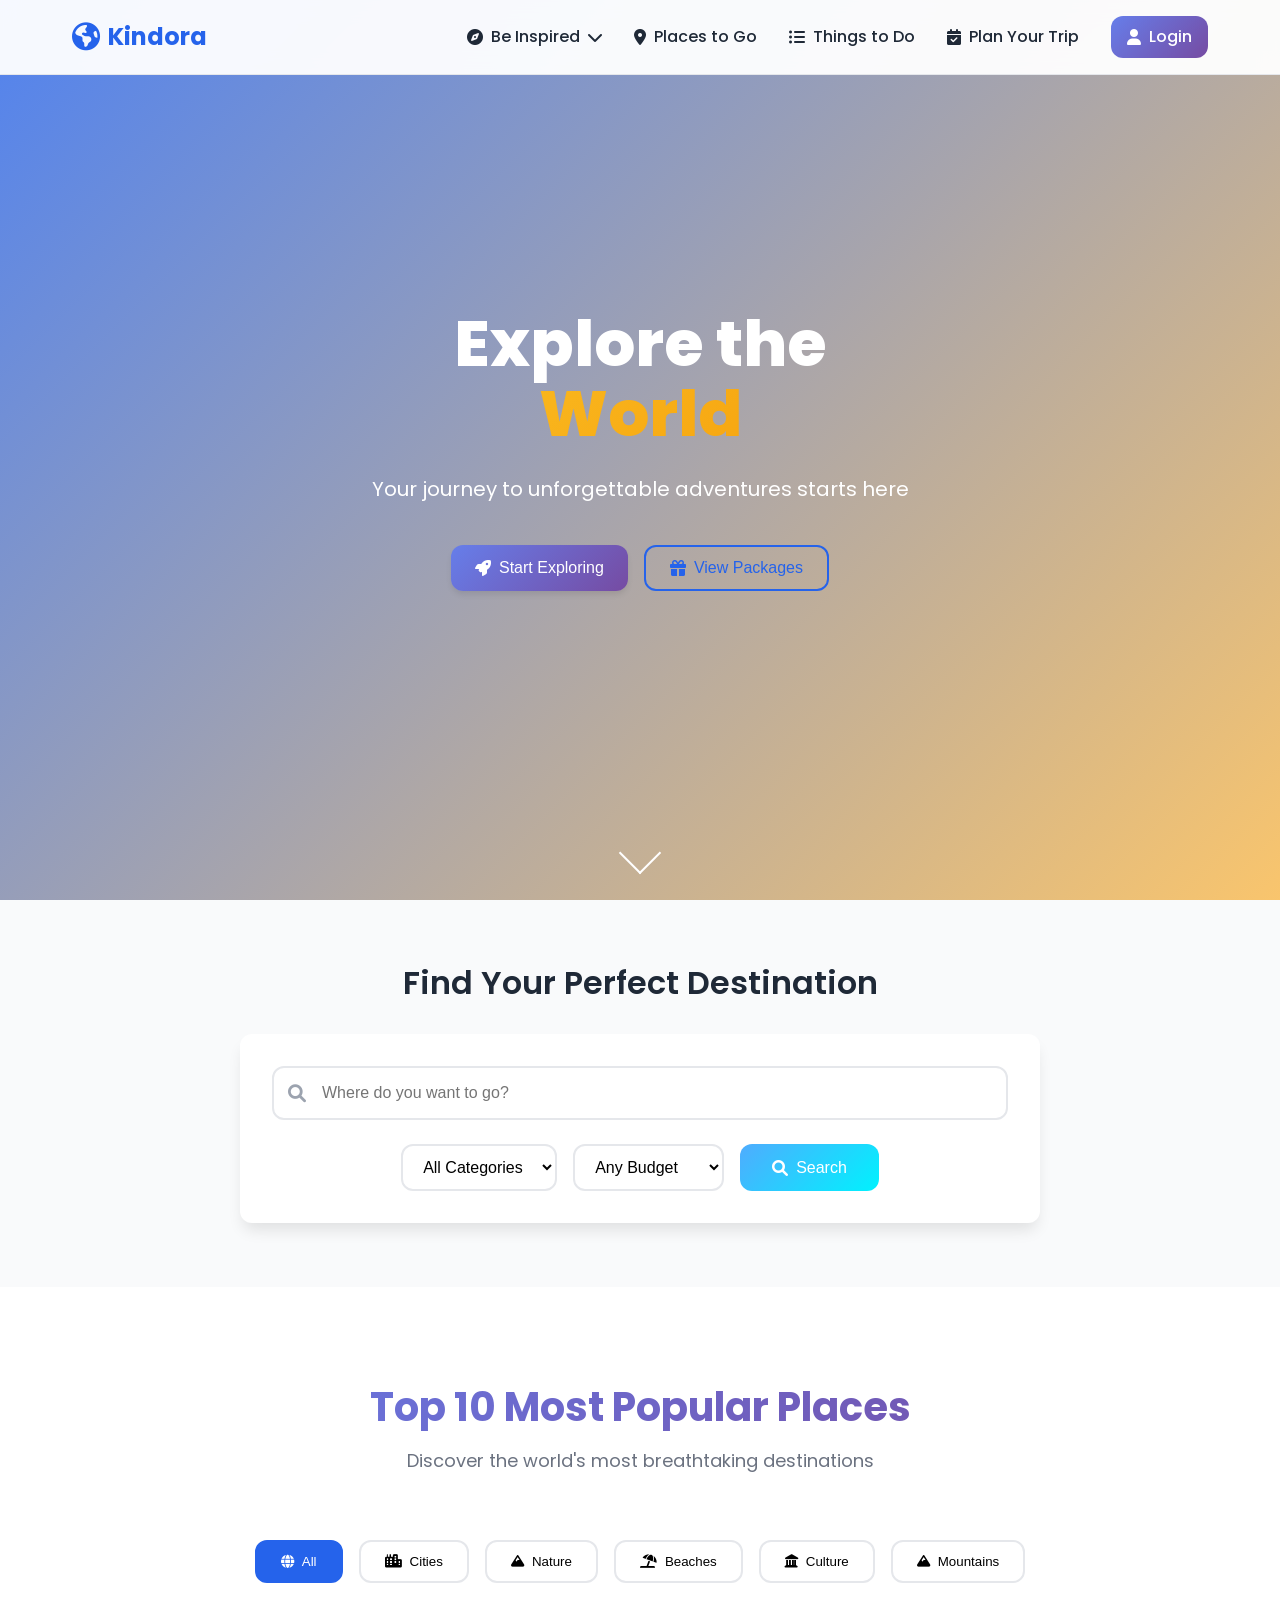
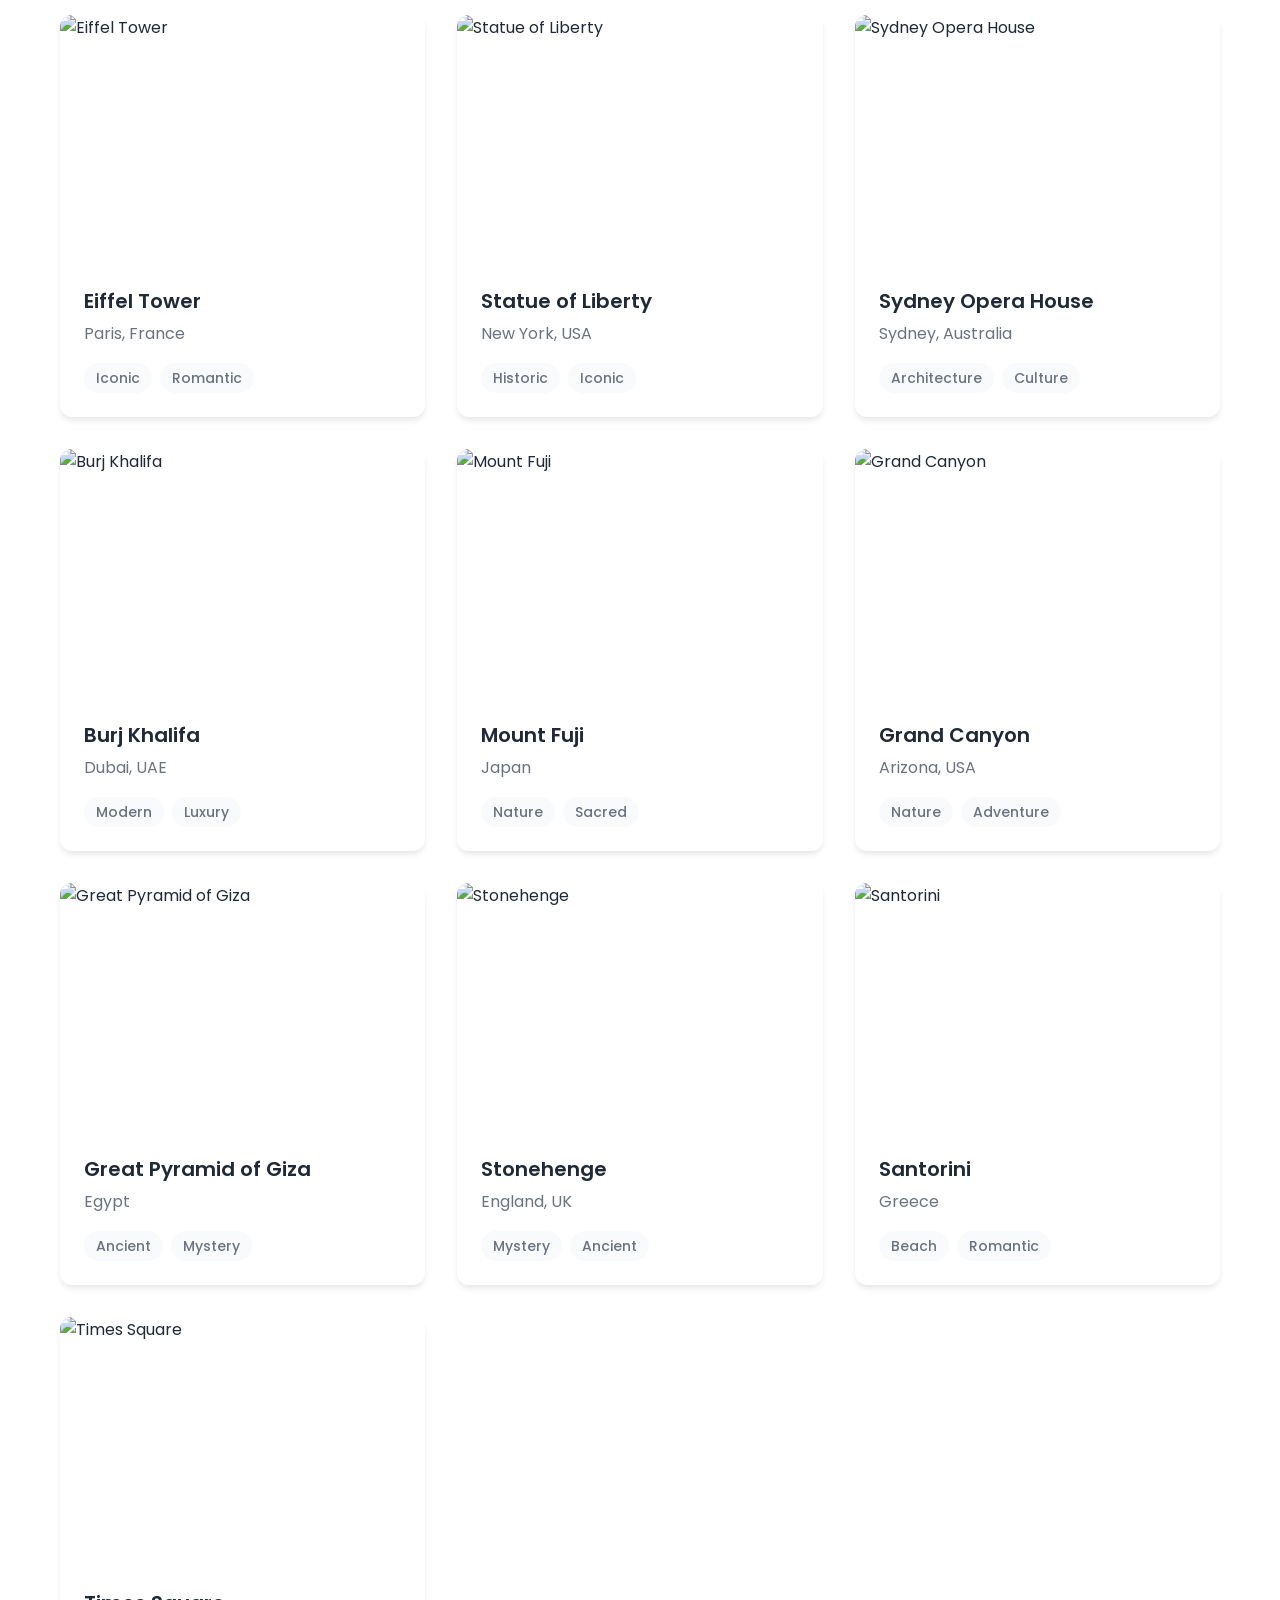
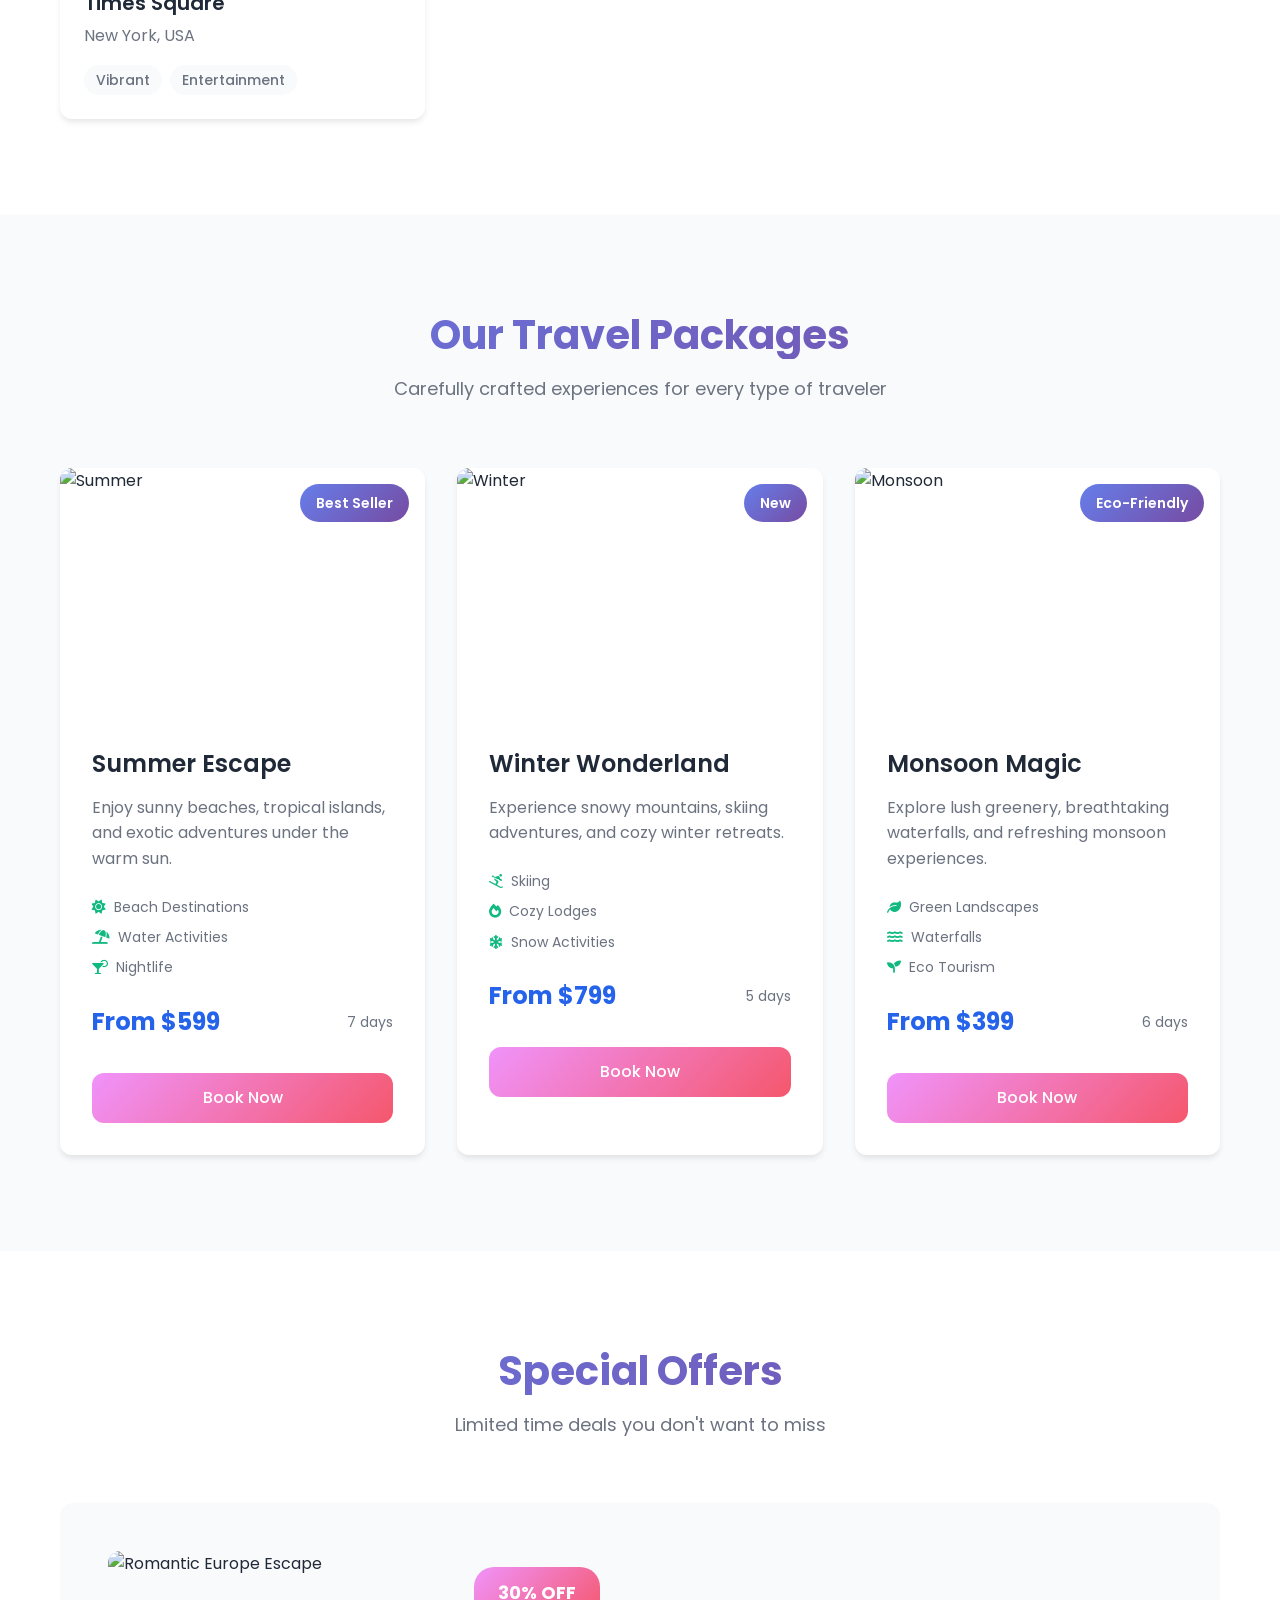
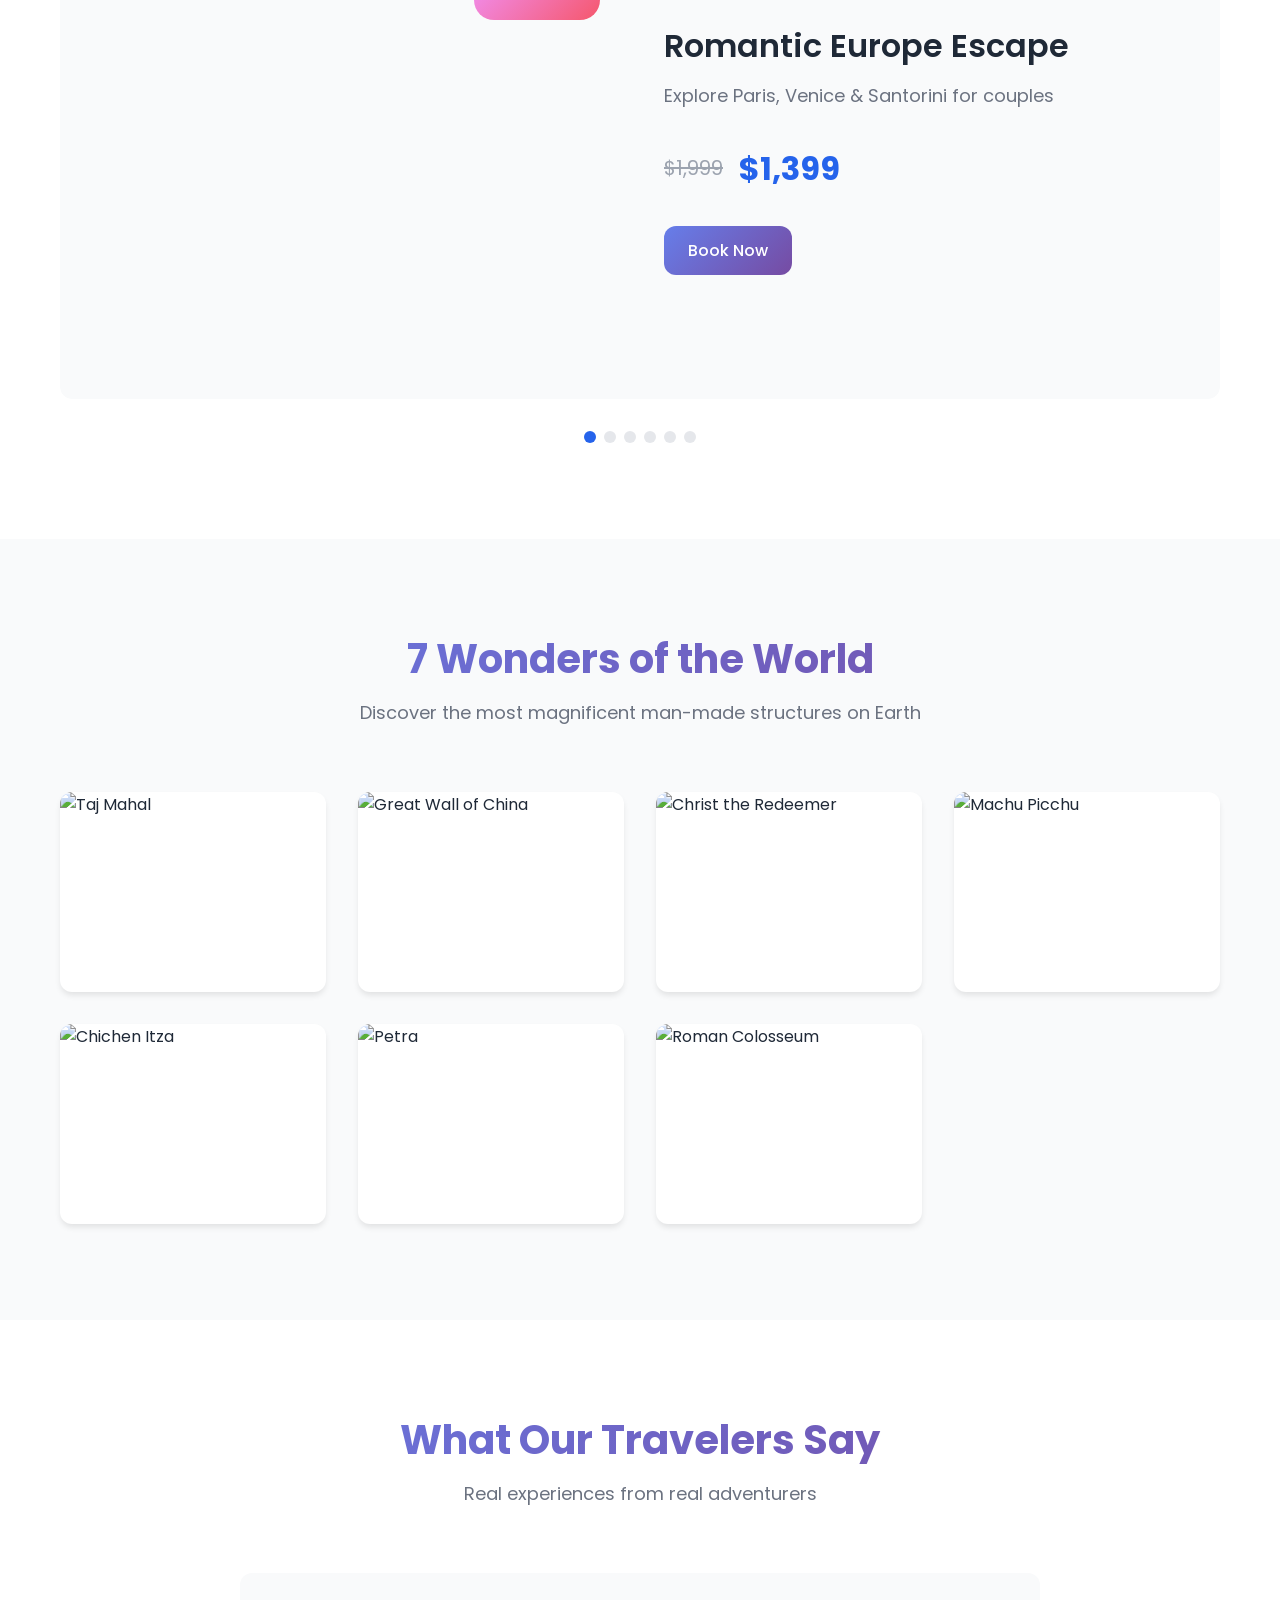
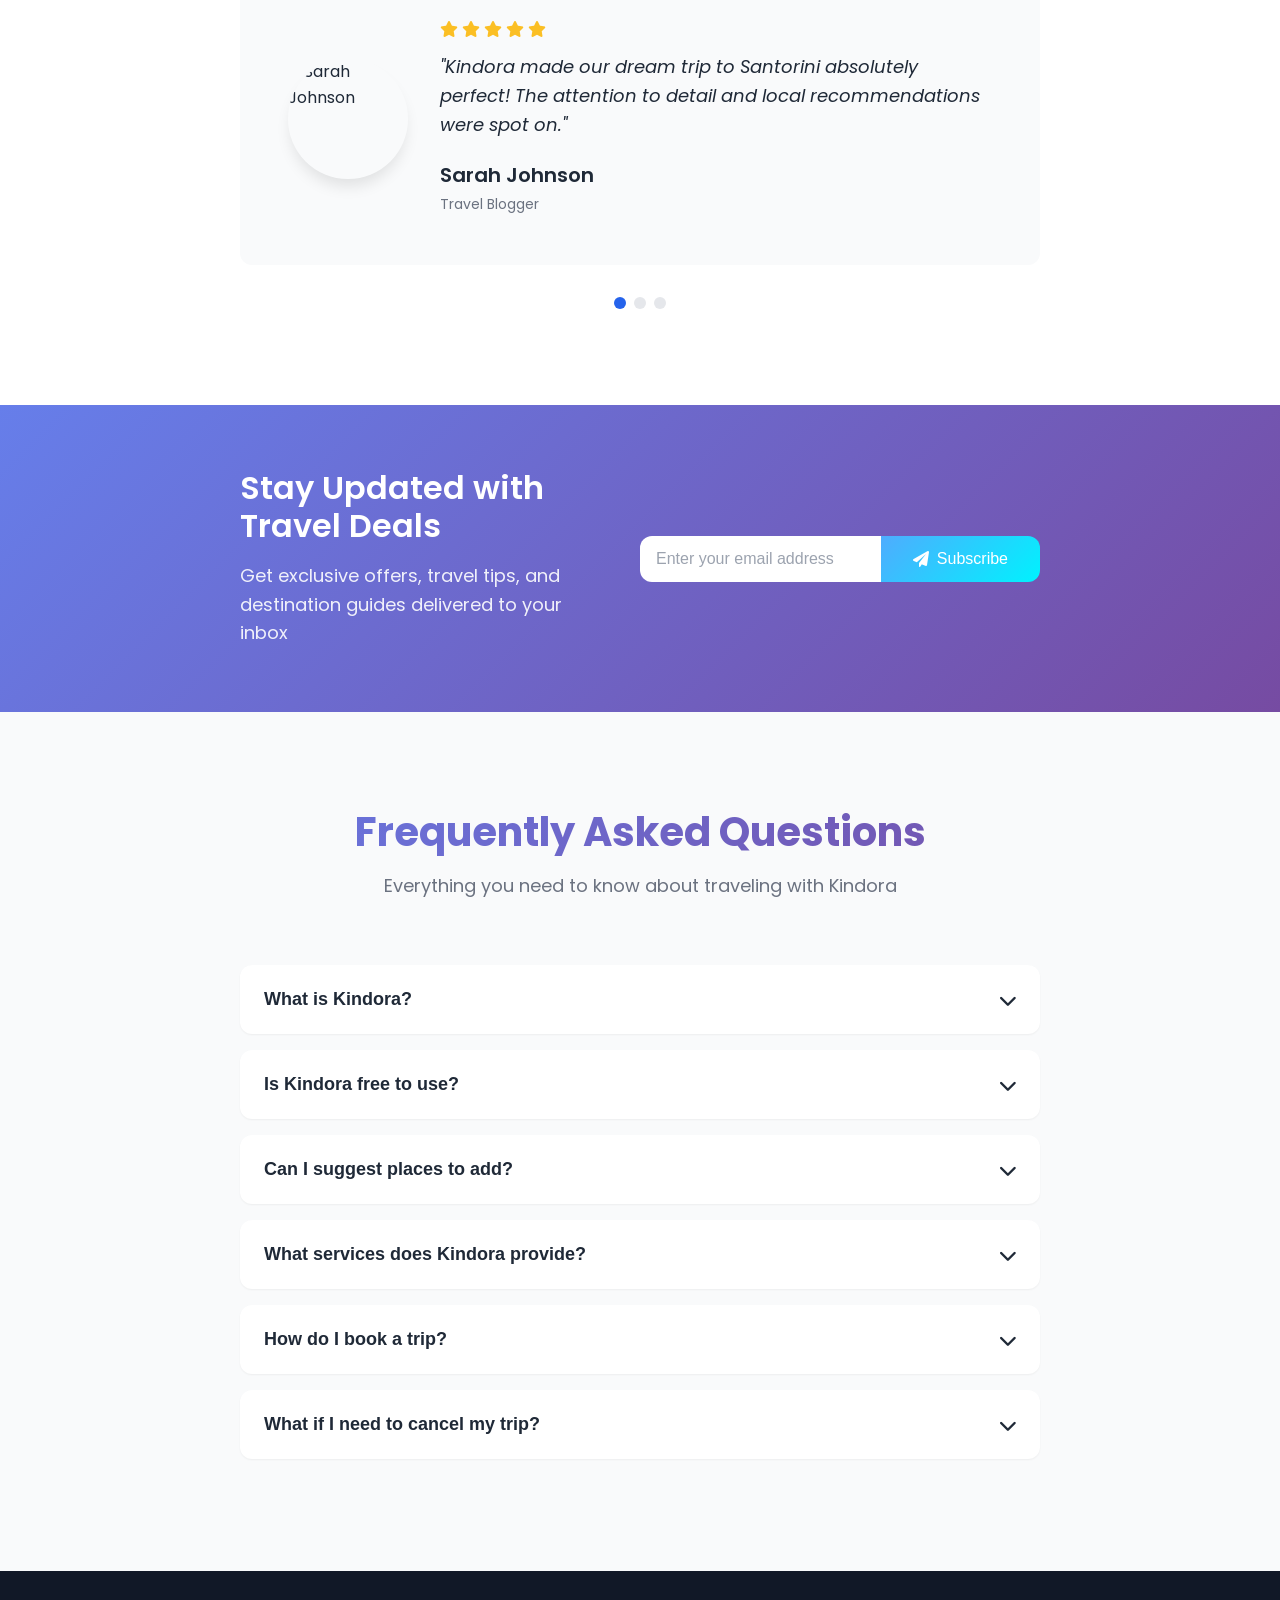
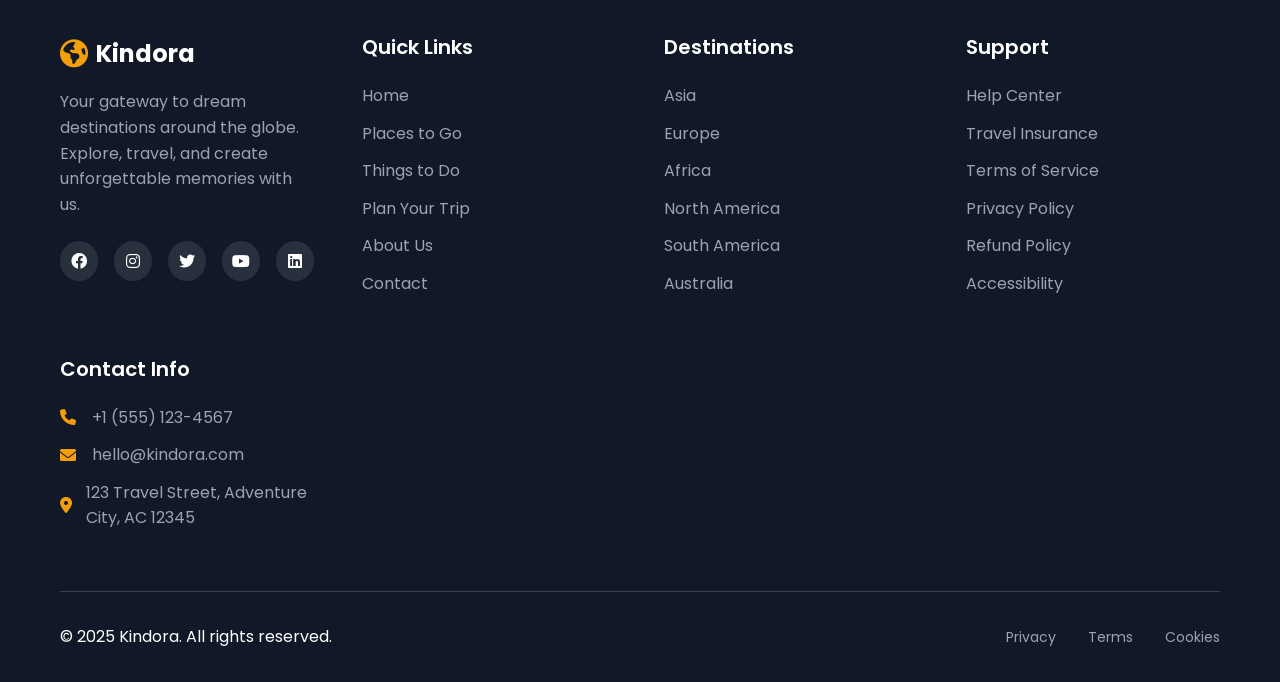
==== index.html @ 0989ced6 "feat: Add initial Kindora website structure and styling This commit introduces the basic HTML struct" ====
<!DOCTYPE html>
<html lang="en">
<head>
    <meta name="viewport" content="width=device-width, initial-scale=1.0" />
    <meta charset="UTF-8" />
    <link rel="icon" type="image/png" href="kindora-logo.ico" />
    <title>Kindora - Explore the World</title>
    <link href="styles.css" rel="stylesheet" />
    <link href="https://cdnjs.cloudflare.com/ajax/libs/font-awesome/6.0.0/css/all.min.css" rel="stylesheet">
    <link href="https://fonts.googleapis.com/css2?family=Poppins:wght@300;400;500;600;700;800&display=swap" rel="stylesheet">
</head>
<body>
    <!-- Background Video -->
    <video autoplay muted loop id="bg-video">
        <source src="bgvideo.mp4" type="video/mp4" />
    </video>

    <!-- Navigation -->
    <nav class="navbar" id="navbar">
        <div class="nav-container">
            <a href="index.html" class="nav-logo">
                <i class="fas fa-globe-americas"></i>
                <span>Kindora</span>
            </a>

            <div class="nav-menu" id="nav-menu">
                <div class="nav-item dropdown">
                    <a href="#" class="nav-link" id="inspireBtn">
                        <i class="fas fa-compass"></i>
                        Be Inspired
                        <i class="fas fa-chevron-down"></i>
                    </a>
                    <div class="dropdown-content" id="inspireDropdown">
                        <div class="dropdown-grid">
                            <a href="asia.html" class="dropdown-item">
                                <img src="web images/banner/asia.jpg" alt="Asia" />
                                <span>Asia</span>
                            </a>
                            <a href="europe.html" class="dropdown-item">
                                <img src="web images/banner/europe.jpeg" alt="Europe" />
                                <span>Europe</span>
                            </a>
                            <a href="africa.html" class="dropdown-item">
                                <img src="web images/banner/africa.jpg" alt="Africa" />
                                <span>Africa</span>
                            </a>
                            <a href="north_america.html" class="dropdown-item">
                                <img src="web images/banner/north america.jpg" alt="North America" />
                                <span>North America</span>
                            </a>
                            <a href="south_america.html" class="dropdown-item">
                                <img src="7wonders/7_wonders/Machu Picchu.jpeg" alt="South America" />
                                <span>South America</span>
                            </a>
                            <a href="australia.html" class="dropdown-item">
                                <img src="web images/banner/australia.jpg" alt="Australia" />
                                <span>Australia</span>
                            </a>
                            <a href="antarctica.html" class="dropdown-item">
                                <img src="web images/banner/antarctica.jpeg" alt="Antarctica" />
                                <span>Antarctica</span>
                            </a>
                        </div>
                    </div>
                </div>
                <a href="explore.html" class="nav-link">
                    <i class="fas fa-map-marker-alt"></i>
                    Places to Go
                </a>
                <a href="things_to_do.html" class="nav-link">
                    <i class="fas fa-list-ul"></i>
                    Things to Do
                </a>
                <a href="booking.php" class="nav-link">
                    <i class="fas fa-calendar-check"></i>
                    Plan Your Trip
                </a>
                <a href="login.php" class="nav-link cta-nav">
                    <i class="fas fa-user"></i>
                    Login
                </a>
            </div>

            <div class="hamburger" id="hamburger">
                <span class="bar"></span>
                <span class="bar"></span>
                <span class="bar"></span>
            </div>
        </div>
    </nav>

    <!-- Hero Section -->
    <section class="hero">
        <div class="hero-overlay"></div>
        <div class="hero-content">
            <h1 class="hero-title">
                <span class="title-line">Explore the</span>
                <span class="title-line highlight">World</span>
            </h1>
            <p class="hero-subtitle">Your journey to unforgettable adventures starts here</p>
            <div class="hero-buttons">
                <button class="btn btn-primary" onclick="scrollToSection('popular')">
                    <i class="fas fa-rocket"></i>
                    Start Exploring
                </button>
                <button class="btn btn-secondary" onclick="scrollToSection('packages')">
                    <i class="fas fa-gift"></i>
                    View Packages
                </button>
            </div>
        </div>
        <div class="scroll-indicator">
            <div class="scroll-arrow"></div>
        </div>
    </section>

    <!-- Search Bar -->
    <section class="search-section">
        <div class="container">
            <div class="search-container">
                <h2>Find Your Perfect Destination</h2>
                <div class="search-form">
                    <div class="search-input-group">
                        <i class="fas fa-search"></i>
                        <input type="text" id="destinationSearch" placeholder="Where do you want to go?" />
                    </div>
                    <div class="search-filters">
                        <select id="categoryFilter">
                            <option value="">All Categories</option>
                            <option value="beach">Beach</option>
                            <option value="mountain">Mountain</option>
                            <option value="city">City</option>
                            <option value="nature">Nature</option>
                            <option value="culture">Culture</option>
                        </select>
                        <select id="budgetFilter">
                            <option value="">Any Budget</option>
                            <option value="low">$0 - $500</option>
                            <option value="medium">$500 - $2000</option>
                            <option value="high">$2000+</option>
                        </select>
                        <button class="btn btn-search">
                            <i class="fas fa-search"></i>
                            Search
                        </button>
                    </div>
                </div>
            </div>
        </div>
    </section>

    <!-- Popular Places Section -->
    <section id="popular" class="popular-section">
        <div class="container">
            <div class="section-header">
                <h2 class="section-title">Top 10 Most Popular Places</h2>
                <p class="section-subtitle">Discover the world's most breathtaking destinations</p>
            </div>
            <div class="places-grid" id="placesGrid">
                <div class="place-card" data-category="city" data-budget="medium">
                    <a href="places/Eiffel_Tower.html">
                        <div class="card-image">
                            <img src="places/Eiffel Tower.jpg" alt="Eiffel Tower" />
                            <div class="card-overlay">
                                <div class="card-rating">
                                    <i class="fas fa-star"></i>
                                    <span>4.8</span>
                                </div>
                                <div class="card-price">From $299</div>
                            </div>
                        </div>
                        <div class="card-content">
                            <h3>Eiffel Tower</h3>
                            <p>Paris, France</p>
                            <div class="card-tags">
                                <span class="tag">Iconic</span>
                                <span class="tag">Romantic</span>
                            </div>
                        </div>
                    </a>
                </div>

                <div class="place-card" data-category="city" data-budget="medium">
                    <a href="places/Statue_of_Liberty.html">
                        <div class="card-image">
                            <img src="places/Statue of Liberty.jpeg" alt="Statue of Liberty" />
                            <div class="card-overlay">
                                <div class="card-rating">
                                    <i class="fas fa-star"></i>
                                    <span>4.7</span>
                                </div>
                                <div class="card-price">From $199</div>
                            </div>
                        </div>
                        <div class="card-content">
                            <h3>Statue of Liberty</h3>
                            <p>New York, USA</p>
                            <div class="card-tags">
                                <span class="tag">Historic</span>
                                <span class="tag">Iconic</span>
                            </div>
                        </div>
                    </a>
                </div>

                <div class="place-card" data-category="city" data-budget="high">
                    <a href="places/Sydney_Opera_House.html">
                        <div class="card-image">
                            <img src="places/Sydney_Opera_House.jpeg" alt="Sydney Opera House" />
                            <div class="card-overlay">
                                <div class="card-rating">
                                    <i class="fas fa-star"></i>
                                    <span>4.9</span>
                                </div>
                                <div class="card-price">From $599</div>
                            </div>
                        </div>
                        <div class="card-content">
                            <h3>Sydney Opera House</h3>
                            <p>Sydney, Australia</p>
                            <div class="card-tags">
                                <span class="tag">Architecture</span>
                                <span class="tag">Culture</span>
                            </div>
                        </div>
                    </a>
                </div>

                <div class="place-card" data-category="city" data-budget="high">
                    <a href="places/Burj_Khalifa.html">
                        <div class="card-image">
                            <img src="places/Burj_Khalifa.jpg" alt="Burj Khalifa" />
                            <div class="card-overlay">
                                <div class="card-rating">
                                    <i class="fas fa-star"></i>
                                    <span>4.6</span>
                                </div>
                                <div class="card-price">From $399</div>
                            </div>
                        </div>
                        <div class="card-content">
                            <h3>Burj Khalifa</h3>
                            <p>Dubai, UAE</p>
                            <div class="card-tags">
                                <span class="tag">Modern</span>
                                <span class="tag">Luxury</span>
                            </div>
                        </div>
                    </a>
                </div>

                <div class="place-card" data-category="mountain" data-budget="medium">
                    <a href="places/Mount_Fuji.html">
                        <div class="card-image">
                            <img src="places/Mount Fuji.jpg" alt="Mount Fuji" />
                            <div class="card-overlay">
                                <div class="card-rating">
                                    <i class="fas fa-star"></i>
                                    <span>4.8</span>
                                </div>
                                <div class="card-price">From $199</div>
                            </div>
                        </div>
                        <div class="card-content">
                            <h3>Mount Fuji</h3>
                            <p>Japan</p>
                            <div class="card-tags">
                                <span class="tag">Nature</span>
                                <span class="tag">Sacred</span>
                            </div>
                        </div>
                    </a>
                </div>

                <div class="place-card" data-category="nature" data-budget="low">
                    <a href="places/Grand_Canyon.html">
                        <div class="card-image">
                            <img src="places/Grand Canyon.jpeg" alt="Grand Canyon" />
                            <div class="card-overlay">
                                <div class="card-rating">
                                    <i class="fas fa-star"></i>
                                    <span>4.9</span>
                                </div>
                                <div class="card-price">From $99</div>
                            </div>
                        </div>
                        <div class="card-content">
                            <h3>Grand Canyon</h3>
                            <p>Arizona, USA</p>
                            <div class="card-tags">
                                <span class="tag">Nature</span>
                                <span class="tag">Adventure</span>
                            </div>
                        </div>
                    </a>
                </div>

                <div class="place-card" data-category="culture" data-budget="low">
                    <a href="places/Great_Pyramid_of_Giza.html">
                        <div class="card-image">
                            <img src="places/Great Pyramid of Giza.jpg" alt="Great Pyramid of Giza" />
                            <div class="card-overlay">
                                <div class="card-rating">
                                    <i class="fas fa-star"></i>
                                    <span>4.7</span>
                                </div>
                                <div class="card-price">From $149</div>
                            </div>
                        </div>
                        <div class="card-content">
                            <h3>Great Pyramid of Giza</h3>
                            <p>Egypt</p>
                            <div class="card-tags">
                                <span class="tag">Ancient</span>
                                <span class="tag">Mystery</span>
                            </div>
                        </div>
                    </a>
                </div>

                <div class="place-card" data-category="culture" data-budget="medium">
                    <a href="places/Stonehenge.html">
                        <div class="card-image">
                            <img src="places/Stonehenge.jpg" alt="Stonehenge" />
                            <div class="card-overlay">
                                <div class="card-rating">
                                    <i class="fas fa-star"></i>
                                    <span>4.5</span>
                                </div>
                                <div class="card-price">From $199</div>
                            </div>
                        </div>
                        <div class="card-content">
                            <h3>Stonehenge</h3>
                            <p>England, UK</p>
                            <div class="card-tags">
                                <span class="tag">Mystery</span>
                                <span class="tag">Ancient</span>
                            </div>
                        </div>
                    </a>
                </div>

                <div class="place-card" data-category="beach" data-budget="medium">
                    <a href="places/Santorini.html">
                        <div class="card-image">
                            <img src="places/Santorini.png" alt="Santorini" />
                            <div class="card-overlay">
                                <div class="card-rating">
                                    <i class="fas fa-star"></i>
                                    <span>4.9</span>
                                </div>
                                <div class="card-price">From $399</div>
                            </div>
                        </div>
                        <div class="card-content">
                            <h3>Santorini</h3>
                            <p>Greece</p>
                            <div class="card-tags">
                                <span class="tag">Beach</span>
                                <span class="tag">Romantic</span>
                            </div>
                        </div>
                    </a>
                </div>

                <div class="place-card" data-category="city" data-budget="high">
                    <a href="places/Times_Square.html">
                        <div class="card-image">
                            <img src="places/Times Square.jpg" alt="Times Square" />
                            <div class="card-overlay">
                                <div class="card-rating">
                                    <i class="fas fa-star"></i>
                                    <span>4.6</span>
                                </div>
                                <div class="card-price">From $299</div>
                            </div>
                        </div>
                        <div class="card-content">
                            <h3>Times Square</h3>
                            <p>New York, USA</p>
                            <div class="card-tags">
                                <span class="tag">Vibrant</span>
                                <span class="tag">Entertainment</span>
                            </div>
                        </div>
                    </a>
                </div>
            </div>
        </div>
    </section>

    <!-- Packages Section -->
    <section id="packages" class="packages-section">
        <div class="container">
            <div class="section-header">
                <h2 class="section-title">Our Travel Packages</h2>
                <p class="section-subtitle">Carefully crafted experiences for every type of traveler</p>
            </div>
            <div class="packages-grid">
                <div class="package-card">
                    <div class="package-image">
                        <img src="our_packages/summer.avif" alt="Summer" />
                        <div class="package-badge">Best Seller</div>
                    </div>
                    <div class="package-content">
                        <h3>Summer Escape</h3>
                        <p>Enjoy sunny beaches, tropical islands, and exotic adventures under the warm sun.</p>
                        <div class="package-features">
                            <span><i class="fas fa-sun"></i> Beach Destinations</span>
                            <span><i class="fas fa-umbrella-beach"></i> Water Activities</span>
                            <span><i class="fas fa-cocktail"></i> Nightlife</span>
                        </div>
                        <div class="package-price">
                            <span class="price">From $599</span>
                            <span class="duration">7 days</span>
                        </div>
                        <a href="summer.html" class="btn btn-package">Book Now</a>
                    </div>
                </div>

                <div class="package-card">
                    <div class="package-image">
                        <img src="our_packages/winter.avif" alt="Winter" />
                        <div class="package-badge">New</div>
                    </div>
                    <div class="package-content">
                        <h3>Winter Wonderland</h3>
                        <p>Experience snowy mountains, skiing adventures, and cozy winter retreats.</p>
                        <div class="package-features">
                            <span><i class="fas fa-skiing"></i> Skiing</span>
                            <span><i class="fas fa-fire"></i> Cozy Lodges</span>
                            <span><i class="fas fa-snowflake"></i> Snow Activities</span>
                        </div>
                        <div class="package-price">
                            <span class="price">From $799</span>
                            <span class="duration">5 days</span>
                        </div>
                        <a href="winter.html" class="btn btn-package">Book Now</a>
                    </div>
                </div>

                <div class="package-card">
                    <div class="package-image">
                        <img src="our_packages/monsoon.avif" alt="Monsoon" />
                        <div class="package-badge">Eco-Friendly</div>
                    </div>
                    <div class="package-content">
                        <h3>Monsoon Magic</h3>
                        <p>Explore lush greenery, breathtaking waterfalls, and refreshing monsoon experiences.</p>
                        <div class="package-features">
                            <span><i class="fas fa-leaf"></i> Green Landscapes</span>
                            <span><i class="fas fa-water"></i> Waterfalls</span>
                            <span><i class="fas fa-seedling"></i> Eco Tourism</span>
                        </div>
                        <div class="package-price">
                            <span class="price">From $399</span>
                            <span class="duration">6 days</span>
                        </div>
                        <a href="mosoon.html" class="btn btn-package">Book Now</a>
                    </div>
                </div>
            </div>
        </div>
    </section>

    <!-- Featured Deals Carousel -->
    <section class="deals-section">
        <div class="container">
            <div class="section-header">
                <h2 class="section-title">Special Offers</h2>
                <p class="section-subtitle">Limited time deals you don't want to miss</p>
            </div>
            <div class="deals-carousel">
                <div class="deal-slide active">
                    <div class="deal-content">
                        <div class="deal-image">
                            <img src="images/europe_romantic.avif" alt="Romantic Europe Escape" />
                            <div class="deal-discount">30% OFF</div>
                        </div>
                        <div class="deal-info">
                            <h3>Romantic Europe Escape</h3>
                            <p>Explore Paris, Venice & Santorini for couples</p>
                            <div class="deal-price">
                                <span class="original-price">$1,999</span>
                                <span class="sale-price">$1,399</span>
                            </div>
                            <a href="packages/europe_escape.html" class="btn btn-deal">Book Now</a>
                        </div>
                    </div>
                </div>

                <div class="deal-slide">
                    <div class="deal-content">
                        <div class="deal-image">
                            <img src="images/asia_adventure.webp" alt="Asian Adventure Trail" />
                            <div class="deal-discount">25% OFF</div>
                        </div>
                        <div class="deal-info">
                            <h3>Asian Adventure Trail</h3>
                            <p>Thailand, Japan & Bali – culture, food & adventure</p>
                            <div class="deal-price">
                                <span class="original-price">$1,599</span>
                                <span class="sale-price">$1,199</span>
                            </div>
                            <a href="packages/asia_adventure.html" class="btn btn-deal">Book Now</a>
                        </div>
                    </div>
                </div>

                <div class="deal-slide">
                    <div class="deal-content">
                        <div class="deal-image">
                            <img src="images/africa_safari.webp" alt="African Safari" />
                            <div class="deal-discount">20% OFF</div>
                        </div>
                        <div class="deal-info">
                            <h3>African Safari Adventure</h3>
                            <p>Safari in Kenya & South Africa – wildlife & nature</p>
                            <div class="deal-price">
                                <span class="original-price">$2,299</span>
                                <span class="sale-price">$1,839</span>
                            </div>
                            <a href="packages/africa_safari.html" class="btn btn-deal">Book Now</a>
                        </div>
                    </div>
                </div>

                <div class="deal-slide">
                    <div class="deal-content">
                        <div class="deal-image">
                            <img src="images/usa_roadtrip.webp" alt="USA Road Trip" />
                            <div class="deal-discount">35% OFF</div>
                        </div>
                        <div class="deal-info">
                            <h3>USA Road Trip</h3>
                            <p>East to West coast – New York, Grand Canyon, LA</p>
                            <div class="deal-price">
                                <span class="original-price">$1,799</span>
                                <span class="sale-price">$1,169</span>
                            </div>
                            <a href="packages/usa_roadtrip.html" class="btn btn-deal">Book Now</a>
                        </div>
                    </div>
                </div>

                <div class="deal-slide">
                    <div class="deal-content">
                        <div class="deal-image">
                            <img src="images/maldives_luxury.webp" alt="Luxury Maldives Retreat" />
                            <div class="deal-discount">40% OFF</div>
                        </div>
                        <div class="deal-info">
                            <h3>Luxury Maldives Retreat</h3>
                            <p>Private beaches, water villas & spa experience</p>
                            <div class="deal-price">
                                <span class="original-price">$3,999</span>
                                <span class="sale-price">$2,399</span>
                            </div>
                            <a href="packages/maldives_retreat.html" class="btn btn-deal">Book Now</a>
                        </div>
                    </div>
                </div>

                <div class="deal-slide">
                    <div class="deal-content">
                        <div class="deal-image">
                            <img src="images/egypt_mystical.avif" alt="Mystical Egypt Journey" />
                            <div class="deal-discount">30% OFF</div>
                        </div>
                        <div class="deal-info">
                            <h3>Mystical Egypt Journey</h3>
                            <p>Pyramids, Nile Cruise & Ancient temples</p>
                            <div class="deal-price">
                                <span class="original-price">$1,499</span>
                                <span class="sale-price">$1,049</span>
                            </div>
                            <a href="packages/egypt_journey.html" class="btn btn-deal">Book Now</a>
                        </div>
                    </div>
                </div>
            </div>
            <div class="carousel-dots">
                <span class="dot active" onclick="currentSlide(1)"></span>
                <span class="dot" onclick="currentSlide(2)"></span>
                <span class="dot" onclick="currentSlide(3)"></span>
                <span class="dot" onclick="currentSlide(4)"></span>
                <span class="dot" onclick="currentSlide(5)"></span>
                <span class="dot" onclick="currentSlide(6)"></span>
            </div>
        </div>
    </section>

    <!-- 7 Wonders Section -->
    <section class="wonders-section">
        <div class="container">
            <div class="section-header">
                <h2 class="section-title">7 Wonders of the World</h2>
                <p class="section-subtitle">Discover the most magnificent man-made structures on Earth</p>
            </div>
            <div class="wonders-grid">
                <div class="wonder-card">
                    <a href="7wonders/Taj_Mahal.html">
                        <div class="wonder-image">
                            <img src="7wonders/7_wonders/Taj-Mahal.jpg" alt="Taj Mahal" />
                            <div class="wonder-overlay">
                                <div class="wonder-info">
                                    <h3>Taj Mahal</h3>
                                    <p>India</p>
                                    <div class="wonder-rating">
                                        <i class="fas fa-star"></i>
                                        <span>4.9</span>
                                    </div>
                                </div>
                            </div>
                        </div>
                    </a>
                </div>

                <div class="wonder-card">
                    <a href="7wonders/Great Wall of China.html">
                        <div class="wonder-image">
                            <img src="7wonders/7_wonders/Great Wall of China.jpg" alt="Great Wall of China" />
                            <div class="wonder-overlay">
                                <div class="wonder-info">
                                    <h3>Great Wall of China</h3>
                                    <p>China</p>
                                    <div class="wonder-rating">
                                        <i class="fas fa-star"></i>
                                        <span>4.8</span>
                                    </div>
                                </div>
                            </div>
                        </div>
                    </a>
                </div>

                <div class="wonder-card">
                    <a href="7wonders/christ the redeemer.html">
                        <div class="wonder-image">
                            <img src="7wonders/7_wonders/Christ the Redeemer.jpeg" alt="Christ the Redeemer" />
                            <div class="wonder-overlay">
                                <div class="wonder-info">
                                    <h3>Christ the Redeemer</h3>
                                    <p>Brazil</p>
                                    <div class="wonder-rating">
                                        <i class="fas fa-star"></i>
                                        <span>4.7</span>
                                    </div>
                                </div>
                            </div>
                        </div>
                    </a>
                </div>

                <div class="wonder-card">
                    <a href="7wonders/Machu Picchu.html">
                        <div class="wonder-image">
                            <img src="7wonders/7_wonders/Machu Picchu.jpeg" alt="Machu Picchu" />
                            <div class="wonder-overlay">
                                <div class="wonder-info">
                                    <h3>Machu Picchu</h3>
                                    <p>Peru</p>
                                    <div class="wonder-rating">
                                        <i class="fas fa-star"></i>
                                        <span>4.9</span>
                                    </div>
                                </div>
                            </div>
                        </div>
                    </a>
                </div>

                <div class="wonder-card">
                    <a href="7wonders/Chichen Itza.html">
                        <div class="wonder-image">
                            <img src="7wonders/7_wonders/Chichen Itza (Mexico).jpg" alt="Chichen Itza" />
                            <div class="wonder-overlay">
                                <div class="wonder-info">
                                    <h3>Chichen Itza</h3>
                                    <p>Mexico</p>
                                    <div class="wonder-rating">
                                        <i class="fas fa-star"></i>
                                        <span>4.6</span>
                                    </div>
                                </div>
                            </div>
                        </div>
                    </a>
                </div>

                <div class="wonder-card">
                    <a href="7wonders/Petra.html">
                        <div class="wonder-image">
                            <img src="7wonders/7_wonders/Petra (Jordan).jpeg" alt="Petra" />
                            <div class="wonder-overlay">
                                <div class="wonder-info">
                                    <h3>Petra</h3>
                                    <p>Jordan</p>
                                    <div class="wonder-rating">
                                        <i class="fas fa-star"></i>
                                        <span>4.8</span>
                                    </div>
                                </div>
                            </div>
                        </div>
                    </a>
                </div>

                <div class="wonder-card">
                    <a href="7wonders/Colosseum.html">
                        <div class="wonder-image">
                            <img src="7wonders/7_wonders/Roman Colosseum (Italy).jpeg" alt="Roman Colosseum" />
                            <div class="wonder-overlay">
                                <div class="wonder-info">
                                    <h3>Roman Colosseum</h3>
                                    <p>Italy</p>
                                    <div class="wonder-rating">
                                        <i class="fas fa-star"></i>
                                        <span>4.7</span>
                                    </div>
                                </div>
                            </div>
                        </div>
                    </a>
                </div>
            </div>
        </div>
    </section>

    <!-- Testimonials Section -->
    <section class="testimonials-section">
        <div class="container">
            <div class="section-header">
                <h2 class="section-title">What Our Travelers Say</h2>
                <p class="section-subtitle">Real experiences from real adventurers</p>
            </div>
            <div class="testimonials-carousel">
                <div class="testimonial-slide active">
                    <div class="testimonial-content">
                        <div class="testimonial-image">
                            <img src="https://images.unsplash.com/photo-1494790108755-2616b612b786?w=150&h=150&fit=crop&crop=face" alt="Sarah Johnson" />
                        </div>
                        <div class="testimonial-text">
                            <div class="stars">
                                <i class="fas fa-star"></i>
                                <i class="fas fa-star"></i>
                                <i class="fas fa-star"></i>
                                <i class="fas fa-star"></i>
                                <i class="fas fa-star"></i>
                            </div>
                            <p>"Kindora made our dream trip to Santorini absolutely perfect! The attention to detail and local recommendations were spot on."</p>
                            <h4>Sarah Johnson</h4>
                            <span>Travel Blogger</span>
                        </div>
                    </div>
                </div>

                <div class="testimonial-slide">
                    <div class="testimonial-content">
                        <div class="testimonial-image">
                            <img src="https://images.unsplash.com/photo-1507003211169-0a1dd7228f2d?w=150&h=150&fit=crop&crop=face" alt="Michael Chen" />
                        </div>
                        <div class="testimonial-text">
                            <div class="stars">
                                <i class="fas fa-star"></i>
                                <i class="fas fa-star"></i>
                                <i class="fas fa-star"></i>
                                <i class="fas fa-star"></i>
                                <i class="fas fa-star"></i>
                            </div>
                            <p>"The African safari package exceeded all expectations. We saw the Big Five and had the most incredible wildlife encounters!"</p>
                            <h4>Michael Chen</h4>
                            <span>Wildlife Photographer</span>
                        </div>
                    </div>
                </div>

                <div class="testimonial-slide">
                    <div class="testimonial-content">
                        <div class="testimonial-image">
                            <img src="https://images.unsplash.com/photo-1438761681033-6461ffad8d80?w=150&h=150&fit=crop&crop=face" alt="Emma Rodriguez" />
                        </div>
                        <div class="testimonial-text">
                            <div class="stars">
                                <i class="fas fa-star"></i>
                                <i class="fas fa-star"></i>
                                <i class="fas fa-star"></i>
                                <i class="fas fa-star"></i>
                                <i class="fas fa-star"></i>
                            </div>
                            <p>"From booking to the actual trip, everything was seamless. The local guides were knowledgeable and friendly."</p>
                            <h4>Emma Rodriguez</h4>
                            <span>Adventure Seeker</span>
                        </div>
                    </div>
                </div>
            </div>
            <div class="testimonial-dots">
                <span class="dot active" onclick="currentTestimonial(1)"></span>
                <span class="dot" onclick="currentTestimonial(2)"></span>
                <span class="dot" onclick="currentTestimonial(3)"></span>
            </div>
        </div>
    </section>

    <!-- Newsletter Section -->
    <section class="newsletter-section">
        <div class="container">
            <div class="newsletter-content">
                <div class="newsletter-text">
                    <h2>Stay Updated with Travel Deals</h2>
                    <p>Get exclusive offers, travel tips, and destination guides delivered to your inbox</p>
                </div>
                <form class="newsletter-form" id="newsletterForm">
                    <div class="form-group">
                        <input type="email" placeholder="Enter your email address" required />
                        <button type="submit" class="btn btn-newsletter">
                            <i class="fas fa-paper-plane"></i>
                            Subscribe
                        </button>
                    </div>
                </form>
            </div>
        </div>
    </section>

    <!-- FAQ Section -->
    <section class="faq-section">
        <div class="container">
            <div class="section-header">
                <h2 class="section-title">Frequently Asked Questions</h2>
                <p class="section-subtitle">Everything you need to know about traveling with Kindora</p>
            </div>
            <div class="faq-container">
                <div class="faq-item">
                    <button class="faq-question">
                        <span>What is Kindora?</span>
                        <i class="fas fa-chevron-down"></i>
                    </button>
                    <div class="faq-answer">
                        <p>Kindora is a comprehensive travel platform that helps you explore the world with a focus on authentic experiences, cultural immersion, and sustainable tourism. We provide detailed guides, booking services, and personalized recommendations.</p>
                    </div>
                </div>

                <div class="faq-item">
                    <button class="faq-question">
                        <span>Is Kindora free to use?</span>
                        <i class="fas fa-chevron-down"></i>
                    </button>
                    <div class="faq-answer">
                        <p>Yes! Our travel guides, destination information, and basic features are completely free. We only charge for actual bookings and premium services like personalized itineraries and concierge support.</p>
                    </div>
                </div>

                <div class="faq-item">
                    <button class="faq-question">
                        <span>Can I suggest places to add?</span>
                        <i class="fas fa-chevron-down"></i>
                    </button>
                    <div class="faq-answer">
                        <p>Absolutely! We love hearing from our community. You can suggest new destinations, share your travel experiences, and even contribute to our travel guides. Visit our contact page to submit your suggestions.</p>
                    </div>
                </div>

                <div class="faq-item">
                    <button class="faq-question">
                        <span>What services does Kindora provide?</span>
                        <i class="fas fa-chevron-down"></i>
                    </button>
                    <div class="faq-answer">
                        <p>We offer comprehensive travel planning including destination guides, accommodation booking, activity reservations, transportation options, travel insurance, and 24/7 customer support. We also provide cultural insights, local recommendations, and sustainable travel options.</p>
                    </div>
                </div>

                <div class="faq-item">
                    <button class="faq-question">
                        <span>How do I book a trip?</span>
                        <i class="fas fa-chevron-down"></i>
                    </button>
                    <div class="faq-answer">
                        <p>Booking is simple! Browse our destinations, select your preferred package or create a custom itinerary, choose your dates, and complete the booking process. Our team will handle all the details and provide you with a comprehensive travel plan.</p>
                    </div>
                </div>

                <div class="faq-item">
                    <button class="faq-question">
                        <span>What if I need to cancel my trip?</span>
                        <i class="fas fa-chevron-down"></i>
                    </button>
                    <div class="faq-answer">
                        <p>We understand that plans can change. Our cancellation policy varies by package and timing, but we always try to accommodate our travelers. Contact our support team as soon as possible to discuss your options.</p>
                    </div>
                </div>
            </div>
        </div>
    </section>

    <!-- Footer -->
    <footer class="footer">
        <div class="container">
            <div class="footer-content">
                <div class="footer-section">
                    <div class="footer-logo">
                        <i class="fas fa-globe-americas"></i>
                        <span>Kindora</span>
                    </div>
                    <p>Your gateway to dream destinations around the globe. Explore, travel, and create unforgettable memories with us.</p>
                    <div class="social-links">
                        <a href="#"><i class="fab fa-facebook"></i></a>
                        <a href="#"><i class="fab fa-instagram"></i></a>
                        <a href="#"><i class="fab fa-twitter"></i></a>
                        <a href="#"><i class="fab fa-youtube"></i></a>
                        <a href="#"><i class="fab fa-linkedin"></i></a>
                    </div>
                </div>

                <div class="footer-section">
                    <h3>Quick Links</h3>
                    <ul>
                        <li><a href="index.html">Home</a></li>
                        <li><a href="explore.html">Places to Go</a></li>
                        <li><a href="things_to_do.html">Things to Do</a></li>
                        <li><a href="booking.php">Plan Your Trip</a></li>
                        <li><a href="aboutus.html">About Us</a></li>
                        <li><a href="contactus.html">Contact</a></li>
                    </ul>
                </div>

                <div class="footer-section">
                    <h3>Destinations</h3>
                    <ul>
                        <li><a href="asia.html">Asia</a></li>
                        <li><a href="europe.html">Europe</a></li>
                        <li><a href="africa.html">Africa</a></li>
                        <li><a href="north_america.html">North America</a></li>
                        <li><a href="south_america.html">South America</a></li>
                        <li><a href="australia.html">Australia</a></li>
                    </ul>
                </div>

                <div class="footer-section">
                    <h3>Support</h3>
                    <ul>
                        <li><a href="#">Help Center</a></li>
                        <li><a href="#">Travel Insurance</a></li>
                        <li><a href="#">Terms of Service</a></li>
                        <li><a href="#">Privacy Policy</a></li>
                        <li><a href="#">Refund Policy</a></li>
                        <li><a href="#">Accessibility</a></li>
                    </ul>
                </div>

                <div class="footer-section">
                    <h3>Contact Info</h3>
                    <div class="contact-info">
                        <p><i class="fas fa-phone"></i> +1 (555) 123-4567</p>
                        <p><i class="fas fa-envelope"></i> hello@kindora.com</p>
                        <p><i class="fas fa-map-marker-alt"></i> 123 Travel Street, Adventure City, AC 12345</p>
                    </div>
                </div>
            </div>

            <div class="footer-bottom">
                <div class="footer-bottom-content">
                    <p>&copy; 2025 Kindora. All rights reserved.</p>
                    <div class="footer-bottom-links">
                        <a href="#">Privacy</a>
                        <a href="#">Terms</a>
                        <a href="#">Cookies</a>
                    </div>
                </div>
            </div>
        </div>
    </footer>

    <!-- Back to Top Button -->
    <button class="back-to-top" id="backToTop">
        <i class="fas fa-chevron-up"></i>
    </button>

    <!-- JavaScript -->
    <script src="script.js"></script>
</body>
</html>
---- styles.css ----
/* Reset and Base Styles */
* {
    margin: 0;
    padding: 0;
    box-sizing: border-box;
}

:root {
    --primary-color: #2563eb;
    --secondary-color: #f59e0b;
    --accent-color: #10b981;
    --text-primary: #1f2937;
    --text-secondary: #6b7280;
    --text-light: #9ca3af;
    --bg-primary: #ffffff;
    --bg-secondary: #f9fafb;
    --bg-dark: #111827;
    --border-color: #e5e7eb;
    --shadow-sm: 0 1px 2px 0 rgba(0, 0, 0, 0.05);
    --shadow-md: 0 4px 6px -1px rgba(0, 0, 0, 0.1);
    --shadow-lg: 0 10px 15px -3px rgba(0, 0, 0, 0.1);
    --shadow-xl: 0 20px 25px -5px rgba(0, 0, 0, 0.1);
    --gradient-primary: linear-gradient(135deg, #667eea 0%, #764ba2 100%);
    --gradient-secondary: linear-gradient(135deg, #f093fb 0%, #f5576c 100%);
    --gradient-accent: linear-gradient(135deg, #4facfe 0%, #00f2fe 100%);
    --border-radius: 12px;
    --transition: all 0.3s cubic-bezier(0.4, 0, 0.2, 1);
}

body {
    font-family: 'Poppins', sans-serif;
    line-height: 1.6;
    color: var(--text-primary);
    background-color: var(--bg-primary);
    overflow-x: hidden;
}

.container {
    max-width: 1200px;
    margin: 0 auto;
    padding: 0 20px;
}

/* Typography */
h1, h2, h3, h4, h5, h6 {
    font-weight: 600;
    line-height: 1.2;
    margin-bottom: 1rem;
}

.section-title {
    font-size: 2.5rem;
    font-weight: 700;
    text-align: center;
    margin-bottom: 1rem;
    background: var(--gradient-primary);
    -webkit-background-clip: text;
    -webkit-text-fill-color: transparent;
    background-clip: text;
}

.section-subtitle {
    font-size: 1.125rem;
    color: var(--text-secondary);
    text-align: center;
    margin-bottom: 3rem;
    max-width: 600px;
    margin-left: auto;
    margin-right: auto;
}

/* Buttons */
.btn {
    display: inline-flex;
    align-items: center;
    gap: 0.5rem;
    padding: 0.75rem 1.5rem;
    border: none;
    border-radius: var(--border-radius);
    font-weight: 500;
    text-decoration: none;
    cursor: pointer;
    transition: var(--transition);
    font-size: 1rem;
    position: relative;
    overflow: hidden;
}

.btn::before {
    content: '';
    position: absolute;
    top: 0;
    left: -100%;
    width: 100%;
    height: 100%;
    background: linear-gradient(90deg, transparent, rgba(255, 255, 255, 0.2), transparent);
    transition: left 0.5s;
}

.btn:hover::before {
    left: 100%;
}

.btn-primary {
    background: var(--gradient-primary);
    color: white;
    box-shadow: var(--shadow-md);
}

.btn-primary:hover {
    transform: translateY(-2px);
    box-shadow: var(--shadow-lg);
}

.btn-secondary {
    background: transparent;
    color: var(--primary-color);
    border: 2px solid var(--primary-color);
}

.btn-secondary:hover {
    background: var(--primary-color);
    color: white;
    transform: translateY(-2px);
}

.btn-search {
    background: var(--gradient-accent);
    color: white;
    padding: 0.875rem 2rem;
}

.btn-package {
    background: var(--gradient-secondary);
    color: white;
    width: 100%;
    justify-content: center;
    margin-top: 1rem;
}

.btn-deal {
    background: var(--gradient-primary);
    color: white;
    padding: 0.75rem 1.5rem;
}

.btn-newsletter {
    background: var(--gradient-accent);
    color: white;
    padding: 0.875rem 2rem;
    border-radius: 0 var(--border-radius) var(--border-radius) 0;
}

/* Navigation */
.navbar {
    position: fixed;
    top: 0;
    left: 0;
    right: 0;
    background: rgba(255, 255, 255, 0.95);
    backdrop-filter: blur(10px);
    border-bottom: 1px solid var(--border-color);
    z-index: 1000;
    transition: var(--transition);
}

.navbar.scrolled {
    background: rgba(255, 255, 255, 0.98);
    box-shadow: var(--shadow-lg);
}

.nav-container {
    display: flex;
    justify-content: space-between;
    align-items: center;
    padding: 1rem 2rem;
    max-width: 1200px;
    margin: 0 auto;
}

.nav-logo {
    display: flex;
    align-items: center;
    gap: 0.5rem;
    font-size: 1.5rem;
    font-weight: 700;
    color: var(--primary-color);
    text-decoration: none;
}

.nav-logo i {
    font-size: 1.75rem;
}

.nav-menu {
    display: flex;
    align-items: center;
    gap: 2rem;
}

.nav-link {
    display: flex;
    align-items: center;
    gap: 0.5rem;
    color: var(--text-primary);
    text-decoration: none;
    font-weight: 500;
    transition: var(--transition);
    position: relative;
}

.nav-link:hover {
    color: var(--primary-color);
}

.nav-link::after {
    content: '';
    position: absolute;
    bottom: -5px;
    left: 0;
    width: 0;
    height: 2px;
    background: var(--primary-color);
    transition: width 0.3s ease;
}

.nav-link:hover::after {
    width: 100%;
}

.cta-nav {
    background: var(--gradient-primary);
    color: white !important;
    padding: 0.5rem 1rem;
    border-radius: var(--border-radius);
}

.cta-nav:hover {
    transform: translateY(-2px);
    box-shadow: var(--shadow-md);
}

/* Dropdown */
.dropdown {
    position: relative;
}

.dropdown-content {
    position: absolute;
    top: 100%;
    left: 0;
    background: white;
    border-radius: var(--border-radius);
    box-shadow: var(--shadow-xl);
    padding: 1.5rem;
    min-width: 600px;
    opacity: 0;
    visibility: hidden;
    transform: translateY(-10px);
    transition: var(--transition);
    z-index: 1001;
}

.dropdown:hover .dropdown-content {
    opacity: 1;
    visibility: visible;
    transform: translateY(0);
}

.dropdown-grid {
    display: grid;
    grid-template-columns: repeat(3, 1fr);
    gap: 1rem;
}

.dropdown-item {
    display: flex;
    flex-direction: column;
    align-items: center;
    text-decoration: none;
    color: var(--text-primary);
    transition: var(--transition);
    padding: 1rem;
    border-radius: var(--border-radius);
}

.dropdown-item:hover {
    background: var(--bg-secondary);
    transform: translateY(-2px);
}

.dropdown-item img {
    width: 80px;
    height: 80px;
    object-fit: cover;
    border-radius: 50%;
    margin-bottom: 0.5rem;
}

.dropdown-item span {
    font-weight: 500;
    font-size: 0.875rem;
}

/* Hamburger Menu */
.hamburger {
    display: none;
    flex-direction: column;
    cursor: pointer;
    gap: 4px;
}

.bar {
    width: 25px;
    height: 3px;
    background: var(--text-primary);
    transition: var(--transition);
}

/* Hero Section */
.hero {
    position: relative;
    height: 100vh;
    display: flex;
    align-items: center;
    justify-content: center;
    text-align: center;
    color: white;
    overflow: hidden;
}

#bg-video {
    position: absolute;
    top: 0;
    left: 0;
    width: 100%;
    height: 100%;
    object-fit: cover;
    z-index: -2;
}

.hero-overlay {
    position: absolute;
    top: 0;
    left: 0;
    width: 100%;
    height: 100%;
    background: linear-gradient(135deg, rgba(37, 99, 235, 0.8), rgba(245, 158, 11, 0.6));
    z-index: -1;
}

.hero-content {
    max-width: 800px;
    padding: 0 2rem;
    animation: fadeInUp 1s ease-out;
}

.hero-title {
    font-size: 4rem;
    font-weight: 800;
    margin-bottom: 1.5rem;
    line-height: 1.1;
}

.title-line {
    display: block;
    animation: slideInLeft 1s ease-out;
}

.title-line.highlight {
    background: linear-gradient(135deg, #fbbf24, #f59e0b);
    -webkit-background-clip: text;
    -webkit-text-fill-color: transparent;
    background-clip: text;
    animation: slideInRight 1s ease-out 0.3s both;
}

.hero-subtitle {
    font-size: 1.25rem;
    margin-bottom: 2.5rem;
    opacity: 0.9;
    animation: fadeInUp 1s ease-out 0.6s both;
}

.hero-buttons {
    display: flex;
    gap: 1rem;
    justify-content: center;
    flex-wrap: wrap;
    animation: fadeInUp 1s ease-out 0.9s both;
}

.scroll-indicator {
    position: absolute;
    bottom: 2rem;
    left: 50%;
    transform: translateX(-50%);
    animation: bounce 2s infinite;
}

.scroll-arrow {
    width: 30px;
    height: 30px;
    border: 2px solid white;
    border-top: none;
    border-right: none;
    transform: rotate(-45deg);
}

/* Search Section */
.search-section {
    padding: 4rem 0;
    background: var(--bg-secondary);
}

.search-container {
    max-width: 800px;
    margin: 0 auto;
    text-align: center;
}

.search-container h2 {
    font-size: 2rem;
    margin-bottom: 2rem;
    color: var(--text-primary);
}

.search-form {
    background: white;
    padding: 2rem;
    border-radius: var(--border-radius);
    box-shadow: var(--shadow-lg);
}

.search-input-group {
    position: relative;
    margin-bottom: 1.5rem;
}

.search-input-group i {
    position: absolute;
    left: 1rem;
    top: 50%;
    transform: translateY(-50%);
    color: var(--text-light);
    font-size: 1.125rem;
}

.search-input-group input {
    width: 100%;
    padding: 1rem 1rem 1rem 3rem;
    border: 2px solid var(--border-color);
    border-radius: var(--border-radius);
    font-size: 1rem;
    transition: var(--transition);
}

.search-input-group input:focus {
    outline: none;
    border-color: var(--primary-color);
    box-shadow: 0 0 0 3px rgba(37, 99, 235, 0.1);
}

.search-filters {
    display: flex;
    gap: 1rem;
    flex-wrap: wrap;
    justify-content: center;
}

.search-filters select {
    padding: 0.75rem 1rem;
    border: 2px solid var(--border-color);
    border-radius: var(--border-radius);
    font-size: 1rem;
    background: white;
    cursor: pointer;
    transition: var(--transition);
}

.search-filters select:focus {
    outline: none;
    border-color: var(--primary-color);
}

/* Popular Places Section */
.popular-section {
    padding: 6rem 0;
    background: white;
}

.section-header {
    margin-bottom: 4rem;
}

.places-grid {
    display: grid;
    grid-template-columns: repeat(auto-fit, minmax(300px, 1fr));
    gap: 2rem;
}

.place-card {
    background: white;
    border-radius: var(--border-radius);
    overflow: hidden;
    box-shadow: var(--shadow-md);
    transition: var(--transition);
    position: relative;
}

.place-card:hover {
    transform: translateY(-8px);
    box-shadow: var(--shadow-xl);
}

.place-card a {
    text-decoration: none;
    color: inherit;
    display: block;
}

.card-image {
    position: relative;
    height: 250px;
    overflow: hidden;
}

.card-image img {
    width: 100%;
    height: 100%;
    object-fit: cover;
    transition: var(--transition);
}

.place-card:hover .card-image img {
    transform: scale(1.1);
}

.card-overlay {
    position: absolute;
    top: 0;
    left: 0;
    right: 0;
    bottom: 0;
    background: linear-gradient(135deg, rgba(0, 0, 0, 0.7), rgba(0, 0, 0, 0.3));
    opacity: 0;
    transition: var(--transition);
    display: flex;
    justify-content: space-between;
    align-items: flex-start;
    padding: 1rem;
}

.place-card:hover .card-overlay {
    opacity: 1;
}

.card-rating {
    display: flex;
    align-items: center;
    gap: 0.25rem;
    color: #fbbf24;
    font-weight: 600;
}

.card-price {
    color: white;
    font-weight: 600;
    font-size: 1.125rem;
}

.card-content {
    padding: 1.5rem;
}

.card-content h3 {
    font-size: 1.25rem;
    margin-bottom: 0.5rem;
    color: var(--text-primary);
}

.card-content p {
    color: var(--text-secondary);
    margin-bottom: 1rem;
}

.card-tags {
    display: flex;
    gap: 0.5rem;
    flex-wrap: wrap;
}

.tag {
    background: var(--bg-secondary);
    color: var(--text-secondary);
    padding: 0.25rem 0.75rem;
    border-radius: 20px;
    font-size: 0.875rem;
    font-weight: 500;
}

/* Packages Section */
.packages-section {
    padding: 6rem 0;
    background: var(--bg-secondary);
}

.packages-grid {
    display: grid;
    grid-template-columns: repeat(auto-fit, minmax(350px, 1fr));
    gap: 2rem;
}

.package-card {
    background: white;
    border-radius: var(--border-radius);
    overflow: hidden;
    box-shadow: var(--shadow-md);
    transition: var(--transition);
    position: relative;
}

.package-card:hover {
    transform: translateY(-8px);
    box-shadow: var(--shadow-xl);
}

.package-image {
    position: relative;
    height: 250px;
    overflow: hidden;
}

.package-image img {
    width: 100%;
    height: 100%;
    object-fit: cover;
    transition: var(--transition);
}

.package-card:hover .package-image img {
    transform: scale(1.1);
}

.package-badge {
    position: absolute;
    top: 1rem;
    right: 1rem;
    background: var(--gradient-primary);
    color: white;
    padding: 0.5rem 1rem;
    border-radius: 20px;
    font-size: 0.875rem;
    font-weight: 600;
}

.package-content {
    padding: 2rem;
}

.package-content h3 {
    font-size: 1.5rem;
    margin-bottom: 1rem;
    color: var(--text-primary);
}

.package-content p {
    color: var(--text-secondary);
    margin-bottom: 1.5rem;
    line-height: 1.6;
}

.package-features {
    display: flex;
    flex-direction: column;
    gap: 0.5rem;
    margin-bottom: 1.5rem;
}

.package-features span {
    display: flex;
    align-items: center;
    gap: 0.5rem;
    color: var(--text-secondary);
    font-size: 0.875rem;
}

.package-features i {
    color: var(--accent-color);
}

.package-price {
    display: flex;
    justify-content: space-between;
    align-items: center;
    margin-bottom: 1rem;
}

.price {
    font-size: 1.5rem;
    font-weight: 700;
    color: var(--primary-color);
}

.duration {
    color: var(--text-secondary);
    font-size: 0.875rem;
}

/* Deals Section */
.deals-section {
    padding: 6rem 0;
    background: white;
}

.deals-carousel {
    position: relative;
    overflow: hidden;
    border-radius: var(--border-radius);
}

.deal-slide {
    display: none;
    animation: fadeIn 0.5s ease-in-out;
}

.deal-slide.active {
    display: block;
}

.deal-content {
    display: grid;
    grid-template-columns: 1fr 1fr;
    gap: 3rem;
    align-items: center;
    background: var(--bg-secondary);
    padding: 3rem;
    border-radius: var(--border-radius);
}

.deal-image {
    position: relative;
    height: 400px;
    border-radius: var(--border-radius);
    overflow: hidden;
}

.deal-image img {
    width: 100%;
    height: 100%;
    object-fit: cover;
}

.deal-discount {
    position: absolute;
    top: 1rem;
    right: 1rem;
    background: var(--gradient-secondary);
    color: white;
    padding: 0.75rem 1.5rem;
    border-radius: 20px;
    font-weight: 700;
    font-size: 1.125rem;
}

.deal-info h3 {
    font-size: 2rem;
    margin-bottom: 1rem;
    color: var(--text-primary);
}

.deal-info p {
    color: var(--text-secondary);
    margin-bottom: 2rem;
    font-size: 1.125rem;
    line-height: 1.6;
}

.deal-price {
    display: flex;
    align-items: center;
    gap: 1rem;
    margin-bottom: 2rem;
}

.original-price {
    font-size: 1.25rem;
    color: var(--text-light);
    text-decoration: line-through;
}

.sale-price {
    font-size: 2rem;
    font-weight: 700;
    color: var(--primary-color);
}

.carousel-dots {
    display: flex;
    justify-content: center;
    gap: 0.5rem;
    margin-top: 2rem;
}

.dot {
    width: 12px;
    height: 12px;
    border-radius: 50%;
    background: var(--border-color);
    cursor: pointer;
    transition: var(--transition);
}

.dot.active,
.dot:hover {
    background: var(--primary-color);
}

/* Wonders Section */
.wonders-section {
    padding: 6rem 0;
    background: var(--bg-secondary);
}

.wonders-grid {
    display: grid;
    grid-template-columns: repeat(auto-fit, minmax(250px, 1fr));
    gap: 2rem;
}

.wonder-card {
    background: white;
    border-radius: var(--border-radius);
    overflow: hidden;
    box-shadow: var(--shadow-md);
    transition: var(--transition);
}

.wonder-card:hover {
    transform: translateY(-8px);
    box-shadow: var(--shadow-xl);
}

.wonder-card a {
    text-decoration: none;
    color: inherit;
    display: block;
}

.wonder-image {
    position: relative;
    height: 200px;
    overflow: hidden;
}

.wonder-image img {
    width: 100%;
    height: 100%;
    object-fit: cover;
    transition: var(--transition);
}

.wonder-card:hover .wonder-image img {
    transform: scale(1.1);
}

.wonder-overlay {
    position: absolute;
    top: 0;
    left: 0;
    right: 0;
    bottom: 0;
    background: linear-gradient(135deg, rgba(0, 0, 0, 0.7), rgba(0, 0, 0, 0.3));
    opacity: 0;
    transition: var(--transition);
    display: flex;
    align-items: center;
    justify-content: center;
}

.wonder-card:hover .wonder-overlay {
    opacity: 1;
}

.wonder-info {
    text-align: center;
    color: white;
}

.wonder-info h3 {
    font-size: 1.25rem;
    margin-bottom: 0.5rem;
}

.wonder-info p {
    margin-bottom: 1rem;
    opacity: 0.9;
}

.wonder-rating {
    display: flex;
    align-items: center;
    justify-content: center;
    gap: 0.25rem;
    color: #fbbf24;
    font-weight: 600;
}

/* Testimonials Section */
.testimonials-section {
    padding: 6rem 0;
    background: white;
}

.testimonials-carousel {
    position: relative;
    overflow: hidden;
}

.testimonial-slide {
    display: none;
    animation: fadeIn 0.5s ease-in-out;
}

.testimonial-slide.active {
    display: block;
}

.testimonial-content {
    display: grid;
    grid-template-columns: auto 1fr;
    gap: 2rem;
    align-items: center;
    max-width: 800px;
    margin: 0 auto;
    padding: 3rem;
    background: var(--bg-secondary);
    border-radius: var(--border-radius);
}

.testimonial-image {
    width: 120px;
    height: 120px;
    border-radius: 50%;
    overflow: hidden;
    box-shadow: var(--shadow-lg);
}

.testimonial-image img {
    width: 100%;
    height: 100%;
    object-fit: cover;
}

.testimonial-text {
    text-align: left;
}

.stars {
    display: flex;
    gap: 0.25rem;
    margin-bottom: 1rem;
    color: #fbbf24;
}

.testimonial-text p {
    font-size: 1.125rem;
    line-height: 1.6;
    color: var(--text-primary);
    margin-bottom: 1.5rem;
    font-style: italic;
}

.testimonial-text h4 {
    font-size: 1.25rem;
    color: var(--text-primary);
    margin-bottom: 0.25rem;
}

.testimonial-text span {
    color: var(--text-secondary);
    font-size: 0.875rem;
}

.testimonial-dots {
    display: flex;
    justify-content: center;
    gap: 0.5rem;
    margin-top: 2rem;
}

/* Newsletter Section */
.newsletter-section {
    padding: 4rem 0;
    background: var(--gradient-primary);
    color: white;
}

.newsletter-content {
    display: grid;
    grid-template-columns: 1fr auto;
    gap: 3rem;
    align-items: center;
    max-width: 800px;
    margin: 0 auto;
}

.newsletter-text h2 {
    font-size: 2rem;
    margin-bottom: 1rem;
}

.newsletter-text p {
    opacity: 0.9;
    font-size: 1.125rem;
}

.newsletter-form {
    display: flex;
    min-width: 400px;
}

.form-group {
    display: flex;
    width: 100%;
}

.form-group input {
    flex: 1;
    padding: 0.875rem 1rem;
    border: none;
    border-radius: var(--border-radius) 0 0 var(--border-radius);
    font-size: 1rem;
    outline: none;
}

.form-group input::placeholder {
    color: var(--text-light);
}

/* FAQ Section */
.faq-section {
    padding: 6rem 0;
    background: var(--bg-secondary);
}

.faq-container {
    max-width: 800px;
    margin: 0 auto;
}

.faq-item {
    background: white;
    border-radius: var(--border-radius);
    margin-bottom: 1rem;
    box-shadow: var(--shadow-sm);
    overflow: hidden;
}

.faq-question {
    width: 100%;
    padding: 1.5rem;
    background: none;
    border: none;
    text-align: left;
    cursor: pointer;
    display: flex;
    justify-content: space-between;
    align-items: center;
    font-size: 1.125rem;
    font-weight: 600;
    color: var(--text-primary);
    transition: var(--transition);
}

.faq-question:hover {
    background: var(--bg-secondary);
}

.faq-question i {
    transition: var(--transition);
}

.faq-question.active i {
    transform: rotate(180deg);
}

.faq-answer {
    max-height: 0;
    overflow: hidden;
    transition: max-height 0.3s ease;
}

.faq-answer.open {
    max-height: 200px;
}

.faq-answer p {
    padding: 0 1.5rem 1.5rem;
    color: var(--text-secondary);
    line-height: 1.6;
}

/* Footer */
.footer {
    background: var(--bg-dark);
    color: white;
    padding: 4rem 0 2rem;
}

.footer-content {
    display: grid;
    grid-template-columns: repeat(auto-fit, minmax(250px, 1fr));
    gap: 3rem;
    margin-bottom: 3rem;
}

.footer-section h3 {
    font-size: 1.25rem;
    margin-bottom: 1.5rem;
    color: white;
}

.footer-logo {
    display: flex;
    align-items: center;
    gap: 0.5rem;
    font-size: 1.5rem;
    font-weight: 700;
    margin-bottom: 1rem;
}

.footer-logo i {
    font-size: 1.75rem;
    color: var(--secondary-color);
}

.footer-section p {
    color: #9ca3af;
    line-height: 1.6;
    margin-bottom: 1.5rem;
}

.footer-section ul {
    list-style: none;
}

.footer-section ul li {
    margin-bottom: 0.75rem;
}

.footer-section ul li a {
    color: #9ca3af;
    text-decoration: none;
    transition: var(--transition);
}

.footer-section ul li a:hover {
    color: white;
}

.social-links {
    display: flex;
    gap: 1rem;
}

.social-links a {
    display: flex;
    align-items: center;
    justify-content: center;
    width: 40px;
    height: 40px;
    background: rgba(255, 255, 255, 0.1);
    border-radius: 50%;
    color: white;
    text-decoration: none;
    transition: var(--transition);
}

.social-links a:hover {
    background: var(--primary-color);
    transform: translateY(-2px);
}

.contact-info p {
    display: flex;
    align-items: center;
    gap: 0.75rem;
    margin-bottom: 0.75rem;
    color: #9ca3af;
}

.contact-info i {
    color: var(--secondary-color);
    width: 20px;
}

.footer-bottom {
    border-top: 1px solid #374151;
    padding-top: 2rem;
}

.footer-bottom-content {
    display: flex;
    justify-content: space-between;
    align-items: center;
    flex-wrap: wrap;
    gap: 1rem;
}

.footer-bottom-links {
    display: flex;
    gap: 2rem;
}

.footer-bottom-links a {
    color: #9ca3af;
    text-decoration: none;
    font-size: 0.875rem;
    transition: var(--transition);
}

.footer-bottom-links a:hover {
    color: white;
}

/* Back to Top Button */
.back-to-top {
    position: fixed;
    bottom: 2rem;
    right: 2rem;
    width: 50px;
    height: 50px;
    background: var(--gradient-primary);
    color: white;
    border: none;
    border-radius: 50%;
    cursor: pointer;
    display: flex;
    align-items: center;
    justify-content: center;
    font-size: 1.25rem;
    box-shadow: var(--shadow-lg);
    transition: var(--transition);
    opacity: 0;
    visibility: hidden;
    z-index: 1000;
}

.back-to-top.visible {
    opacity: 1;
    visibility: visible;
}

.back-to-top:hover {
    transform: translateY(-2px);
    box-shadow: var(--shadow-xl);
}

/* Animations */
@keyframes fadeIn {
    from { opacity: 0; }
    to { opacity: 1; }
}

@keyframes fadeInUp {
    from {
        opacity: 0;
        transform: translateY(30px);
    }
    to {
        opacity: 1;
        transform: translateY(0);
    }
}

@keyframes slideInLeft {
    from {
        opacity: 0;
        transform: translateX(-50px);
    }
    to {
        opacity: 1;
        transform: translateX(0);
    }
}

@keyframes slideInRight {
    from {
        opacity: 0;
        transform: translateX(50px);
    }
    to {
        opacity: 1;
        transform: translateX(0);
    }
}

@keyframes bounce {
    0%, 20%, 50%, 80%, 100% {
        transform: translateX(-50%) translateY(0);
    }
    40% {
        transform: translateX(-50%) translateY(-10px);
    }
    60% {
        transform: translateX(-50%) translateY(-5px);
    }
}

/* Responsive Design */
@media (max-width: 768px) {
    .nav-menu {
        position: fixed;
        top: 70px;
        left: -100%;
        width: 100%;
        height: calc(100vh - 70px);
        background: white;
        flex-direction: column;
        justify-content: flex-start;
        align-items: center;
        padding-top: 2rem;
        transition: var(--transition);
        box-shadow: var(--shadow-lg);
    }

    .nav-menu.active {
        left: 0;
    }

    .hamburger {
        display: flex;
    }

    .hamburger.active .bar:nth-child(2) {
        opacity: 0;
    }

    .hamburger.active .bar:nth-child(1) {
        transform: translateY(7px) rotate(45deg);
    }

    .hamburger.active .bar:nth-child(3) {
        transform: translateY(-7px) rotate(-45deg);
    }

    .hero-title {
        font-size: 2.5rem;
    }

    .hero-buttons {
        flex-direction: column;
        align-items: center;
    }

    .search-filters {
        flex-direction: column;
    }

    .search-filters select,
    .search-filters .btn {
        width: 100%;
    }

    .places-grid {
        grid-template-columns: 1fr;
    }

    .packages-grid {
        grid-template-columns: 1fr;
    }

    .deal-content {
        grid-template-columns: 1fr;
        text-align: center;
    }

    .wonders-grid {
        grid-template-columns: repeat(auto-fit, minmax(200px, 1fr));
    }

    .testimonial-content {
        grid-template-columns: 1fr;
        text-align: center;
    }

    .newsletter-content {
        grid-template-columns: 1fr;
        text-align: center;
    }

    .newsletter-form {
        min-width: auto;
        width: 100%;
    }

    .footer-bottom-content {
        flex-direction: column;
        text-align: center;
    }

    .dropdown-content {
        min-width: 300px;
        left: -100px;
    }

    .dropdown-grid {
        grid-template-columns: repeat(2, 1fr);
    }
}

@media (max-width: 480px) {
    .container {
        padding: 0 1rem;
    }

    .nav-container {
        padding: 1rem;
    }

    .hero-title {
        font-size: 2rem;
    }

    .section-title {
        font-size: 2rem;
    }

    .deal-content {
        padding: 2rem 1rem;
    }

    .testimonial-content {
        padding: 2rem 1rem;
    }

    .newsletter-text h2 {
        font-size: 1.5rem;
    }

    .dropdown-content {
        min-width: 250px;
        left: -50px;
    }

    .dropdown-grid {
        grid-template-columns: 1fr;
    }
}

/* Utility Classes */
.hidden {
    display: none !important;
}

.visible {
    display: block !important;
}

.text-center {
    text-align: center;
}

.text-left {
    text-align: left;
}

.text-right {
    text-align: right;
}

.mb-0 { margin-bottom: 0; }
.mb-1 { margin-bottom: 0.5rem; }
.mb-2 { margin-bottom: 1rem; }
.mb-3 { margin-bottom: 1.5rem; }
.mb-4 { margin-bottom: 2rem; }

.mt-0 { margin-top: 0; }
.mt-1 { margin-top: 0.5rem; }
.mt-2 { margin-top: 1rem; }
.mt-3 { margin-top: 1.5rem; }
.mt-4 { margin-top: 2rem; }

.p-0 { padding: 0; }
.p-1 { padding: 0.5rem; }
.p-2 { padding: 1rem; }
.p-3 { padding: 1.5rem; }
.p-4 { padding: 2rem; }
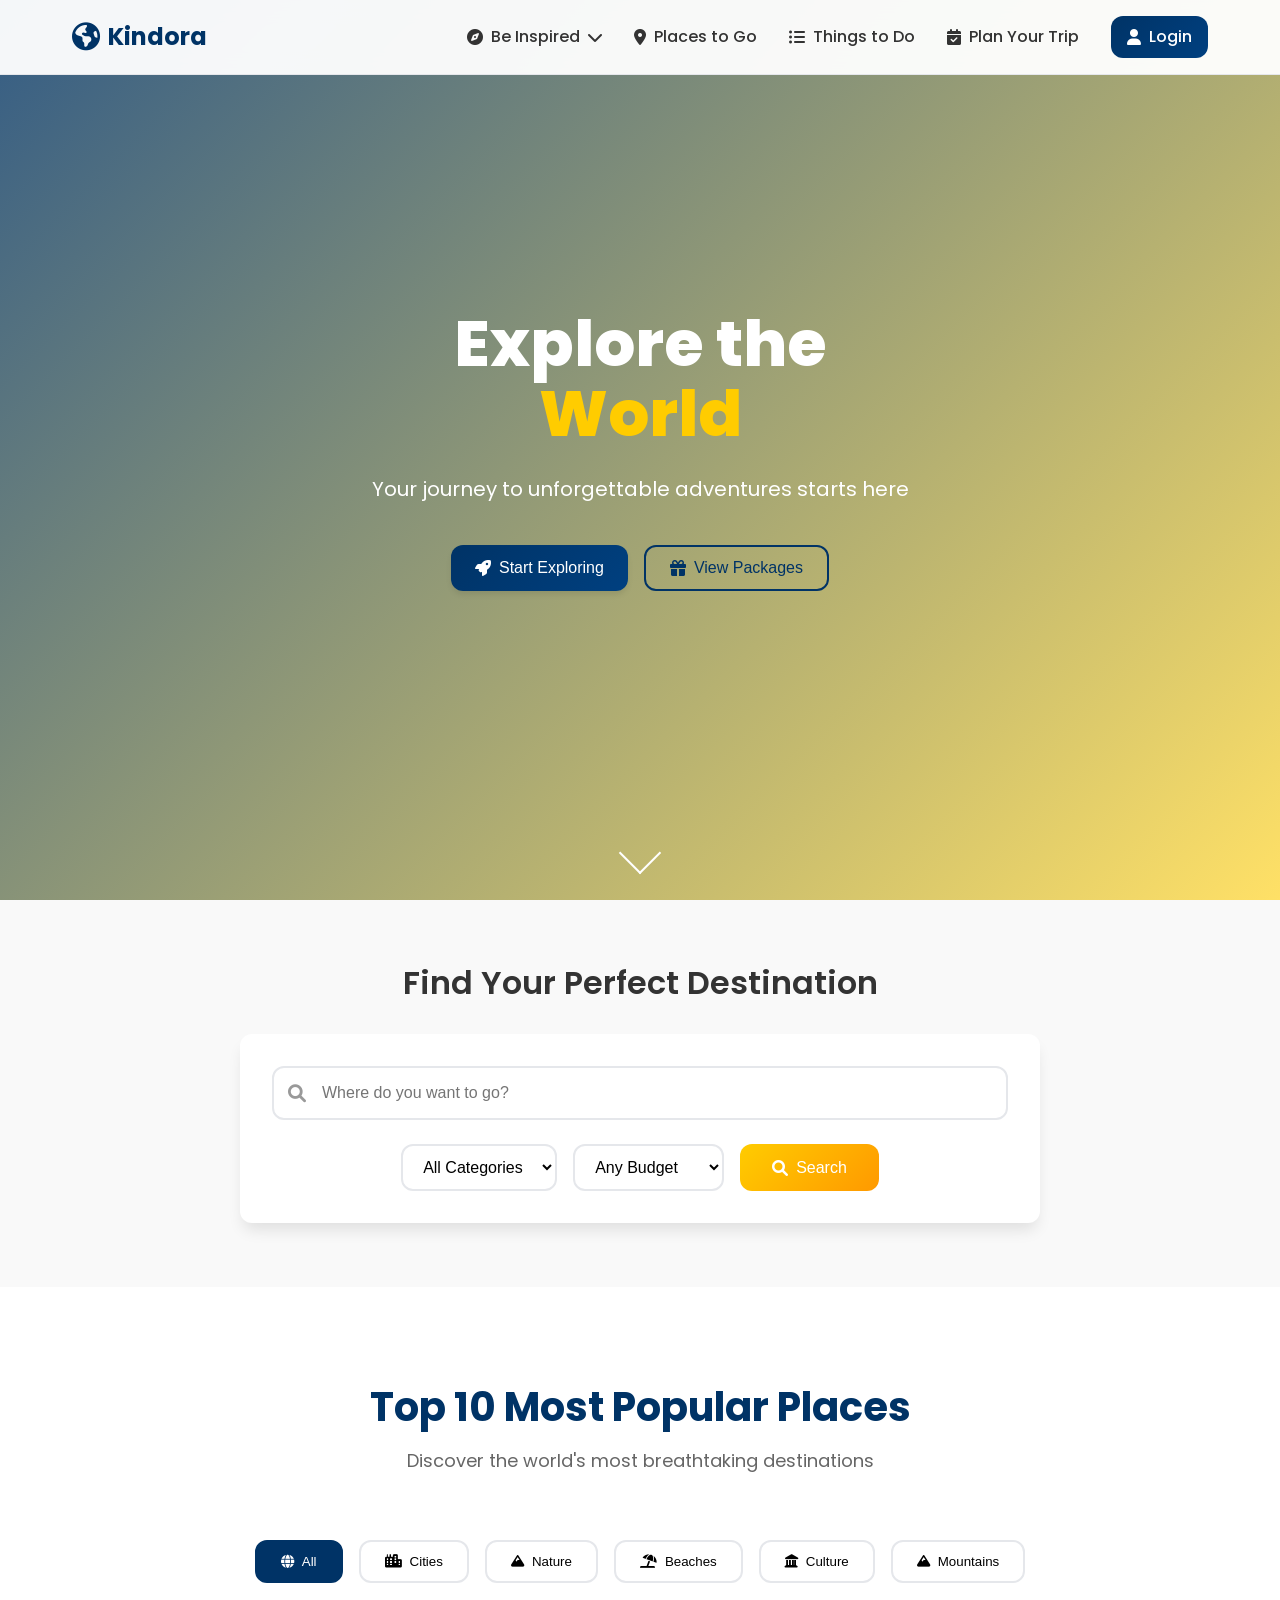
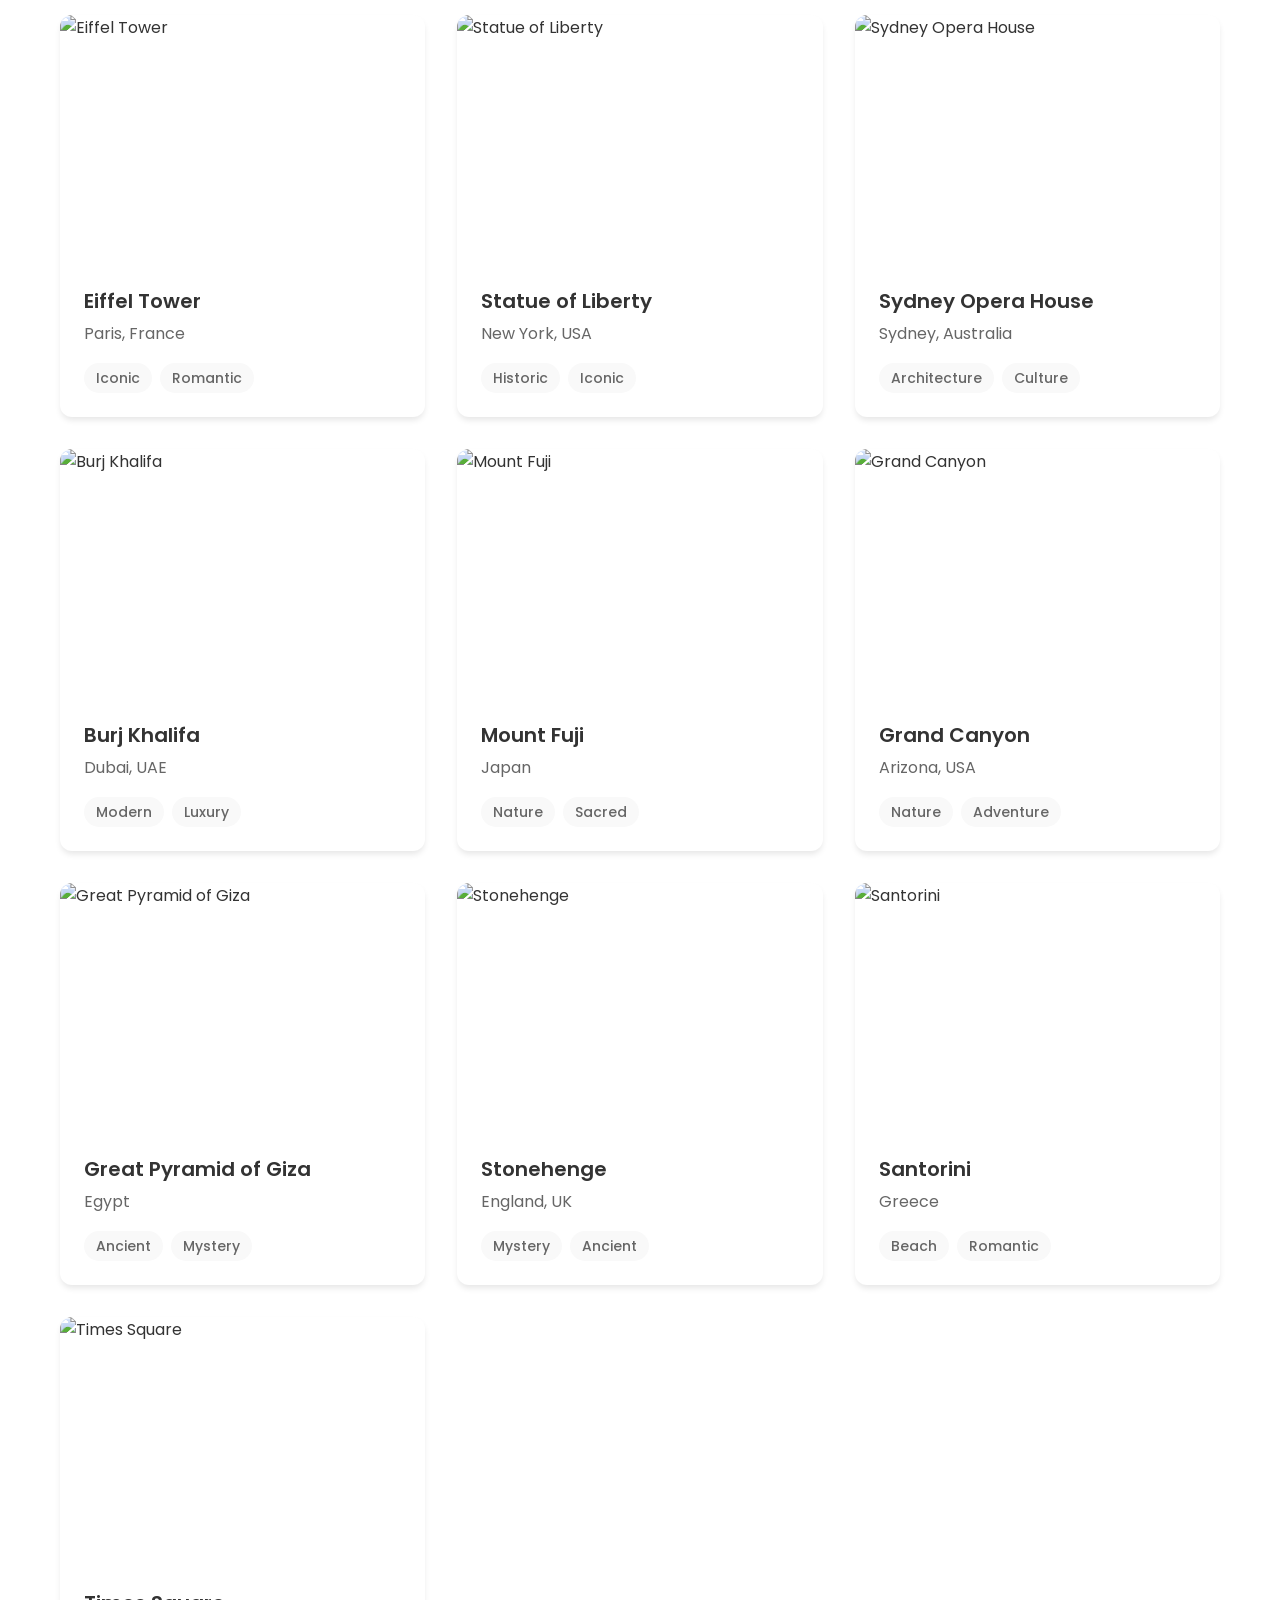
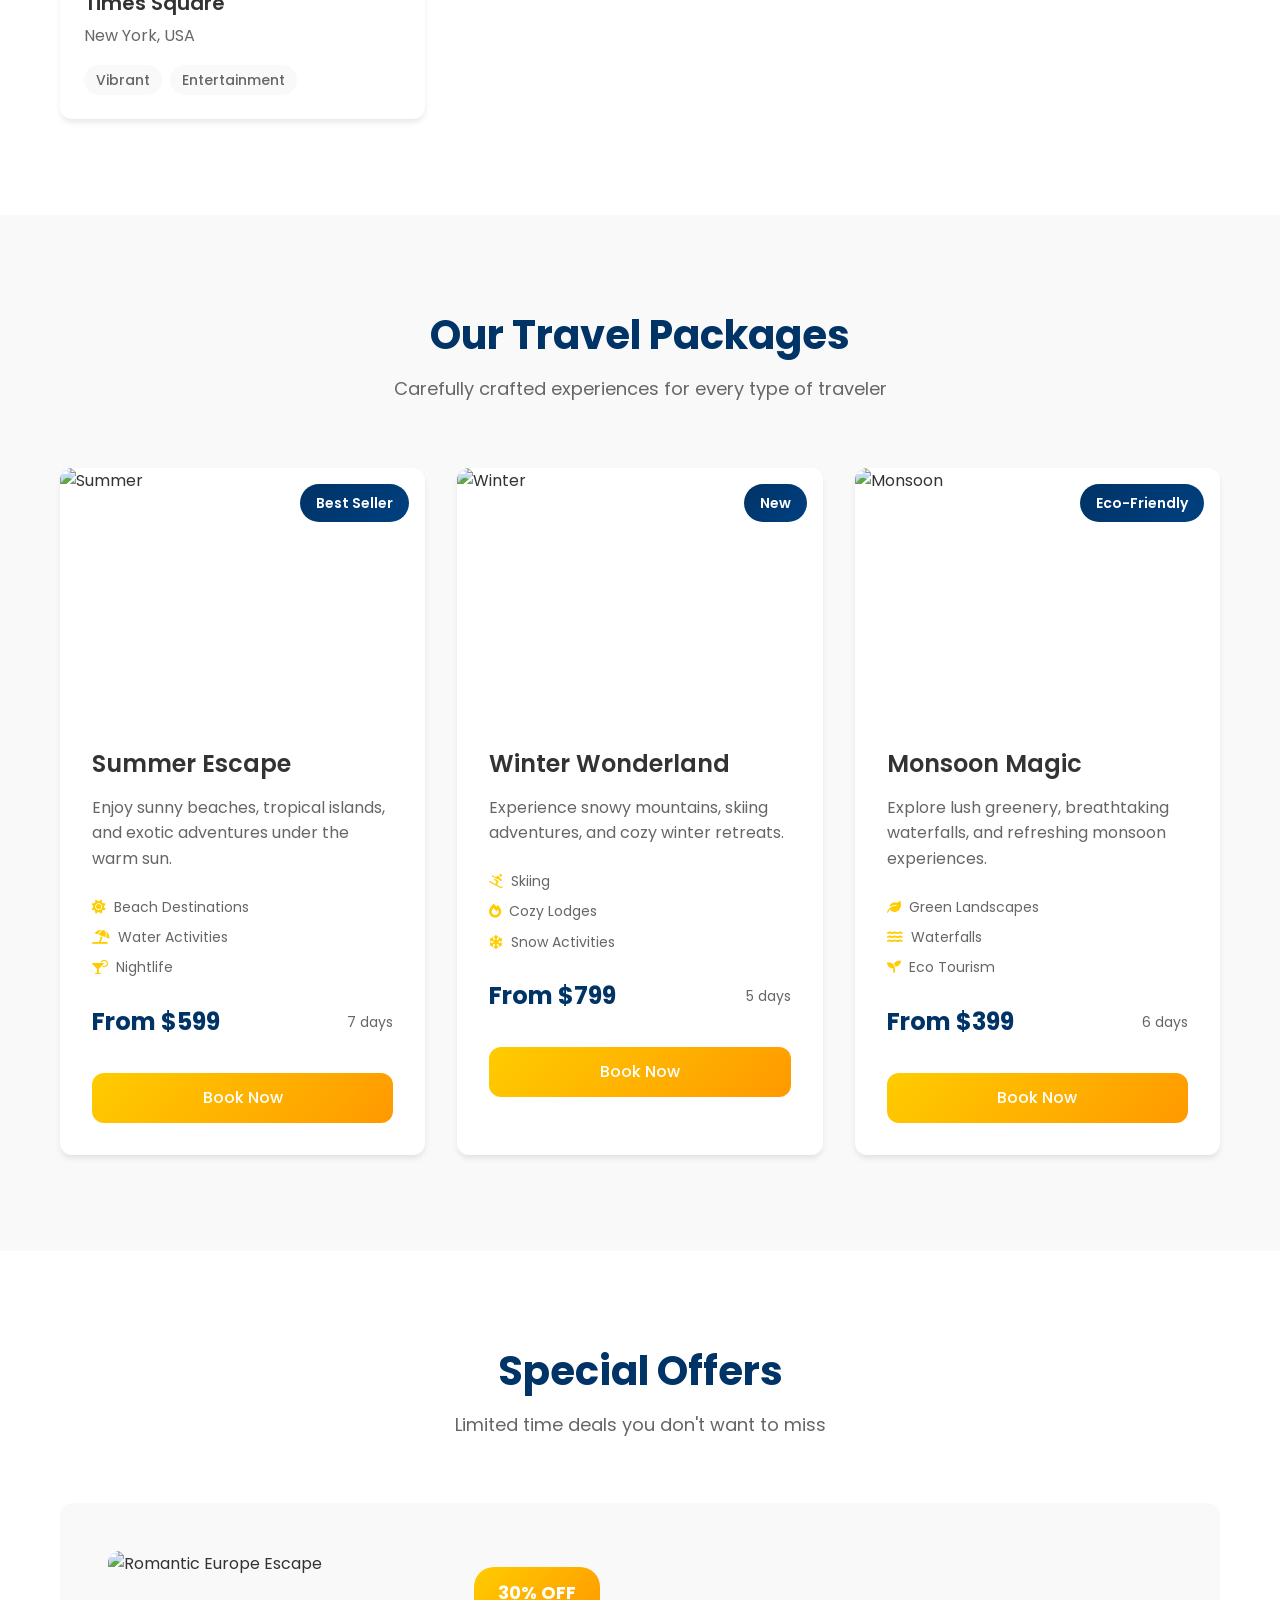
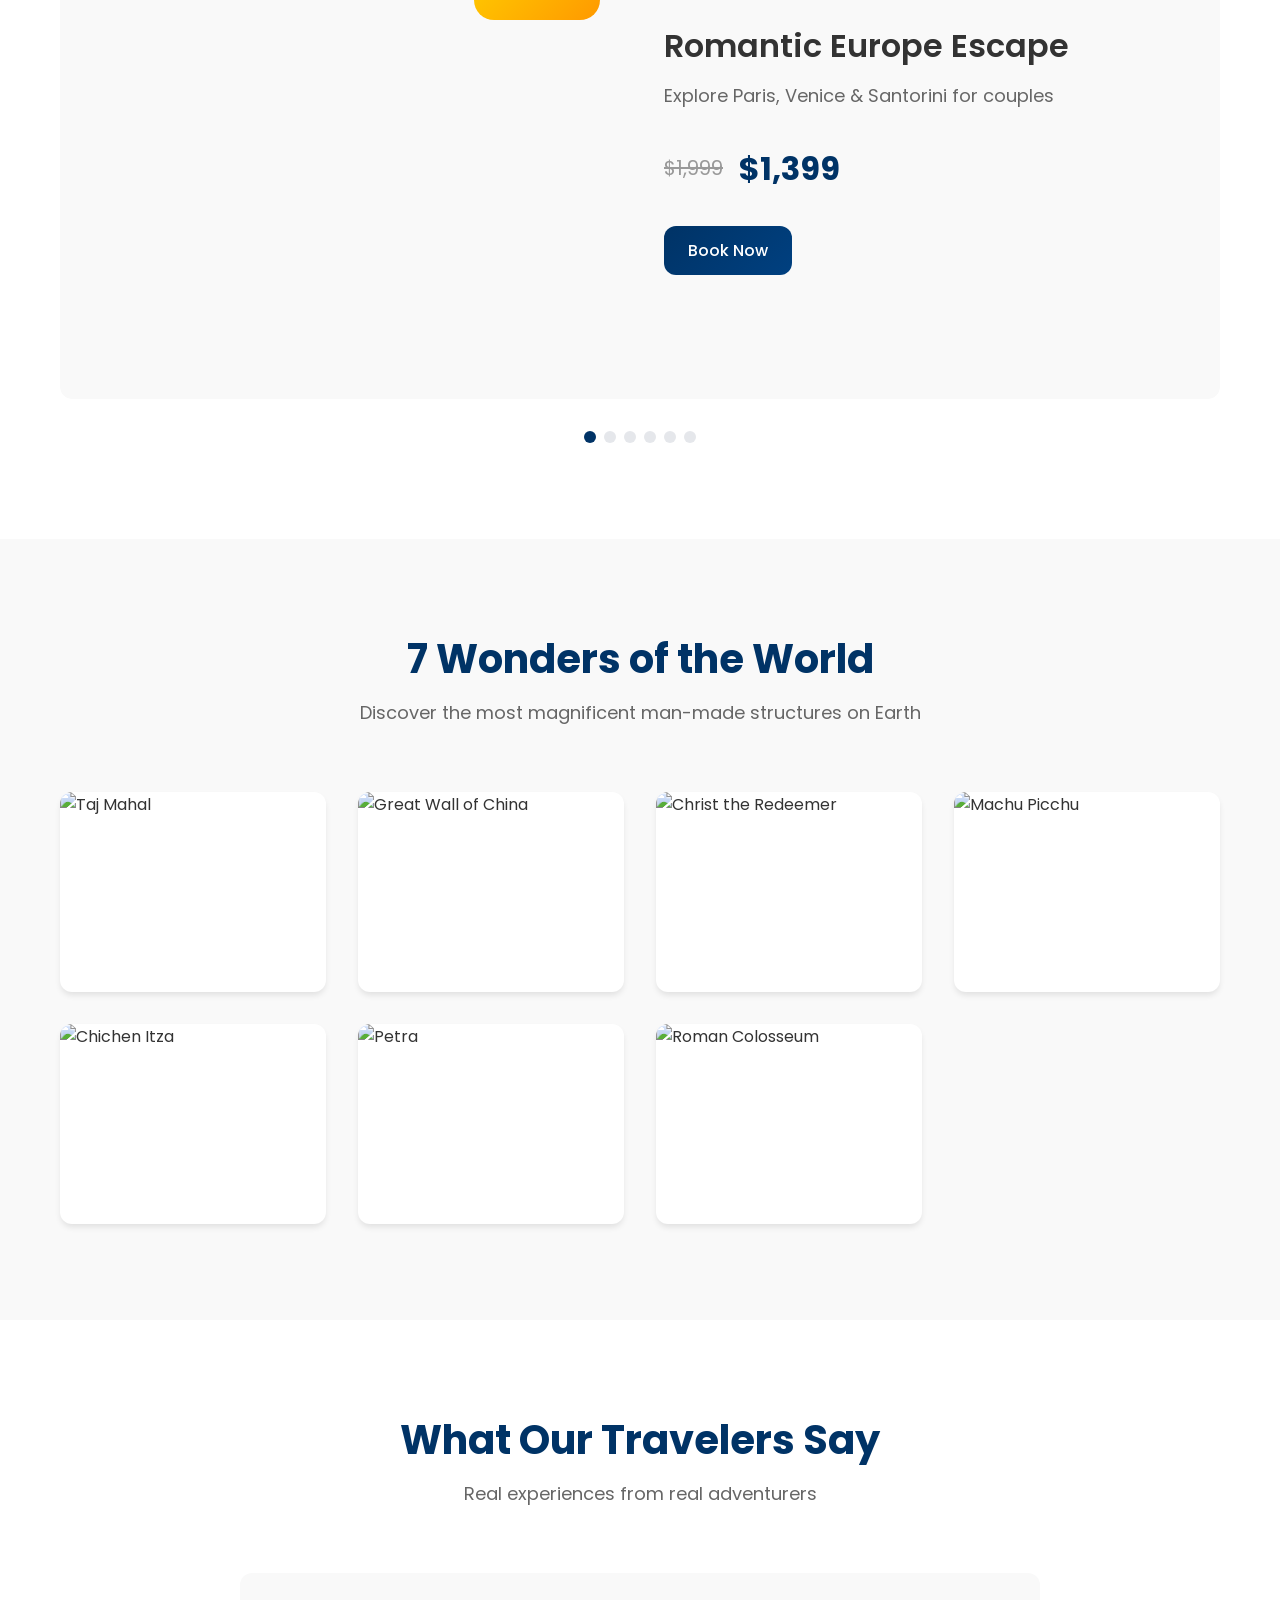
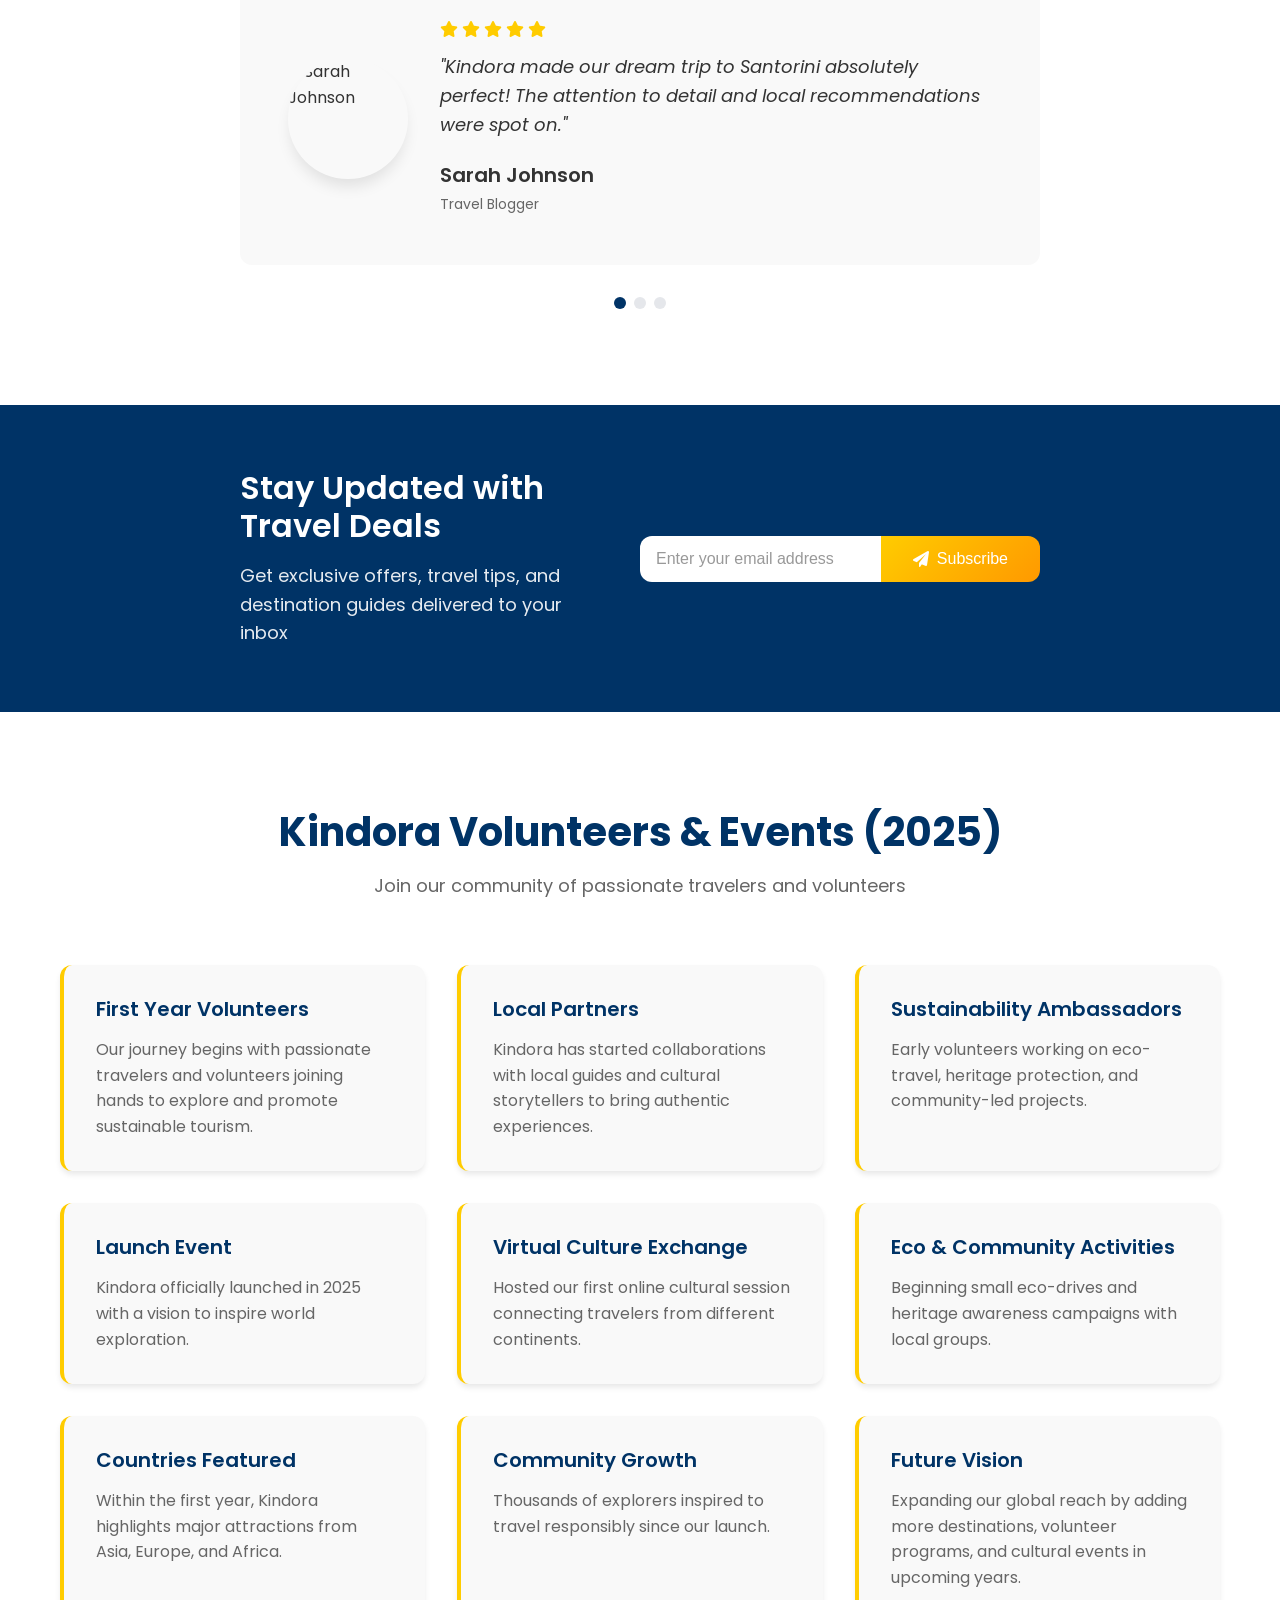
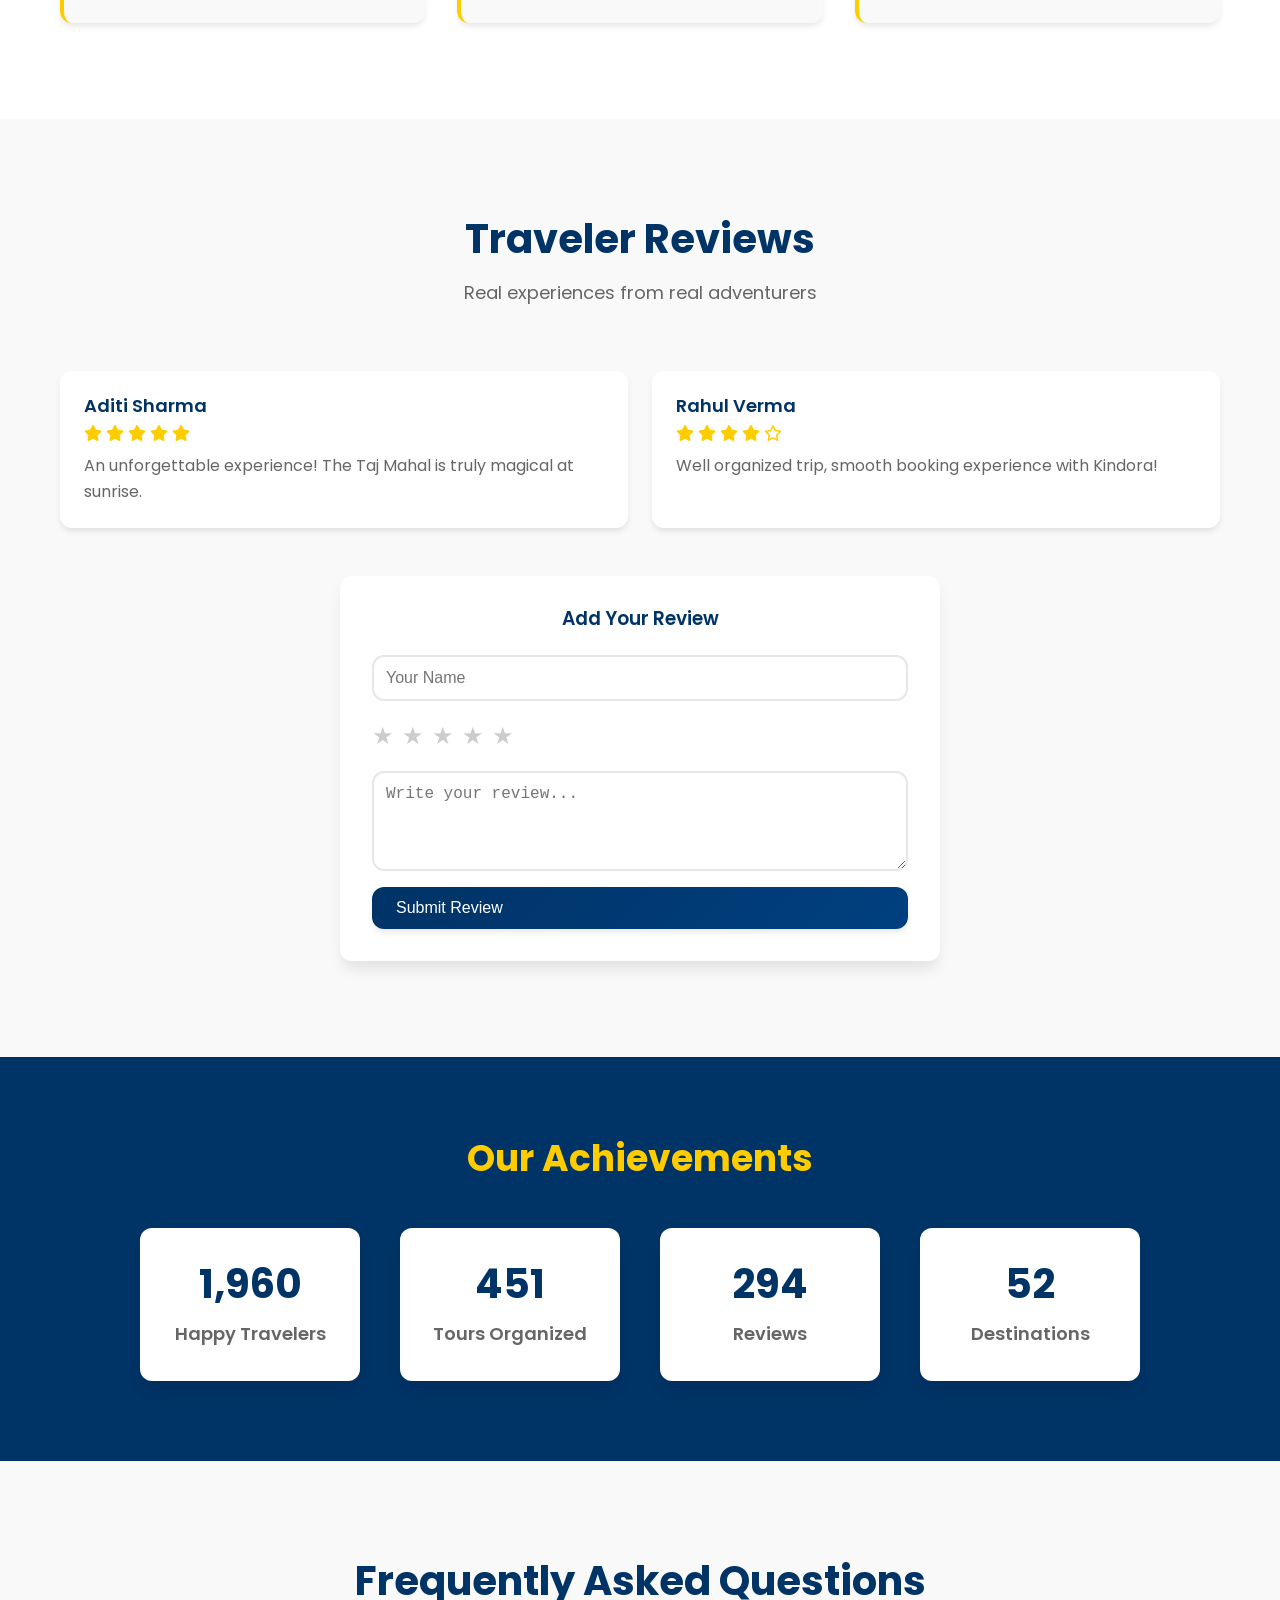
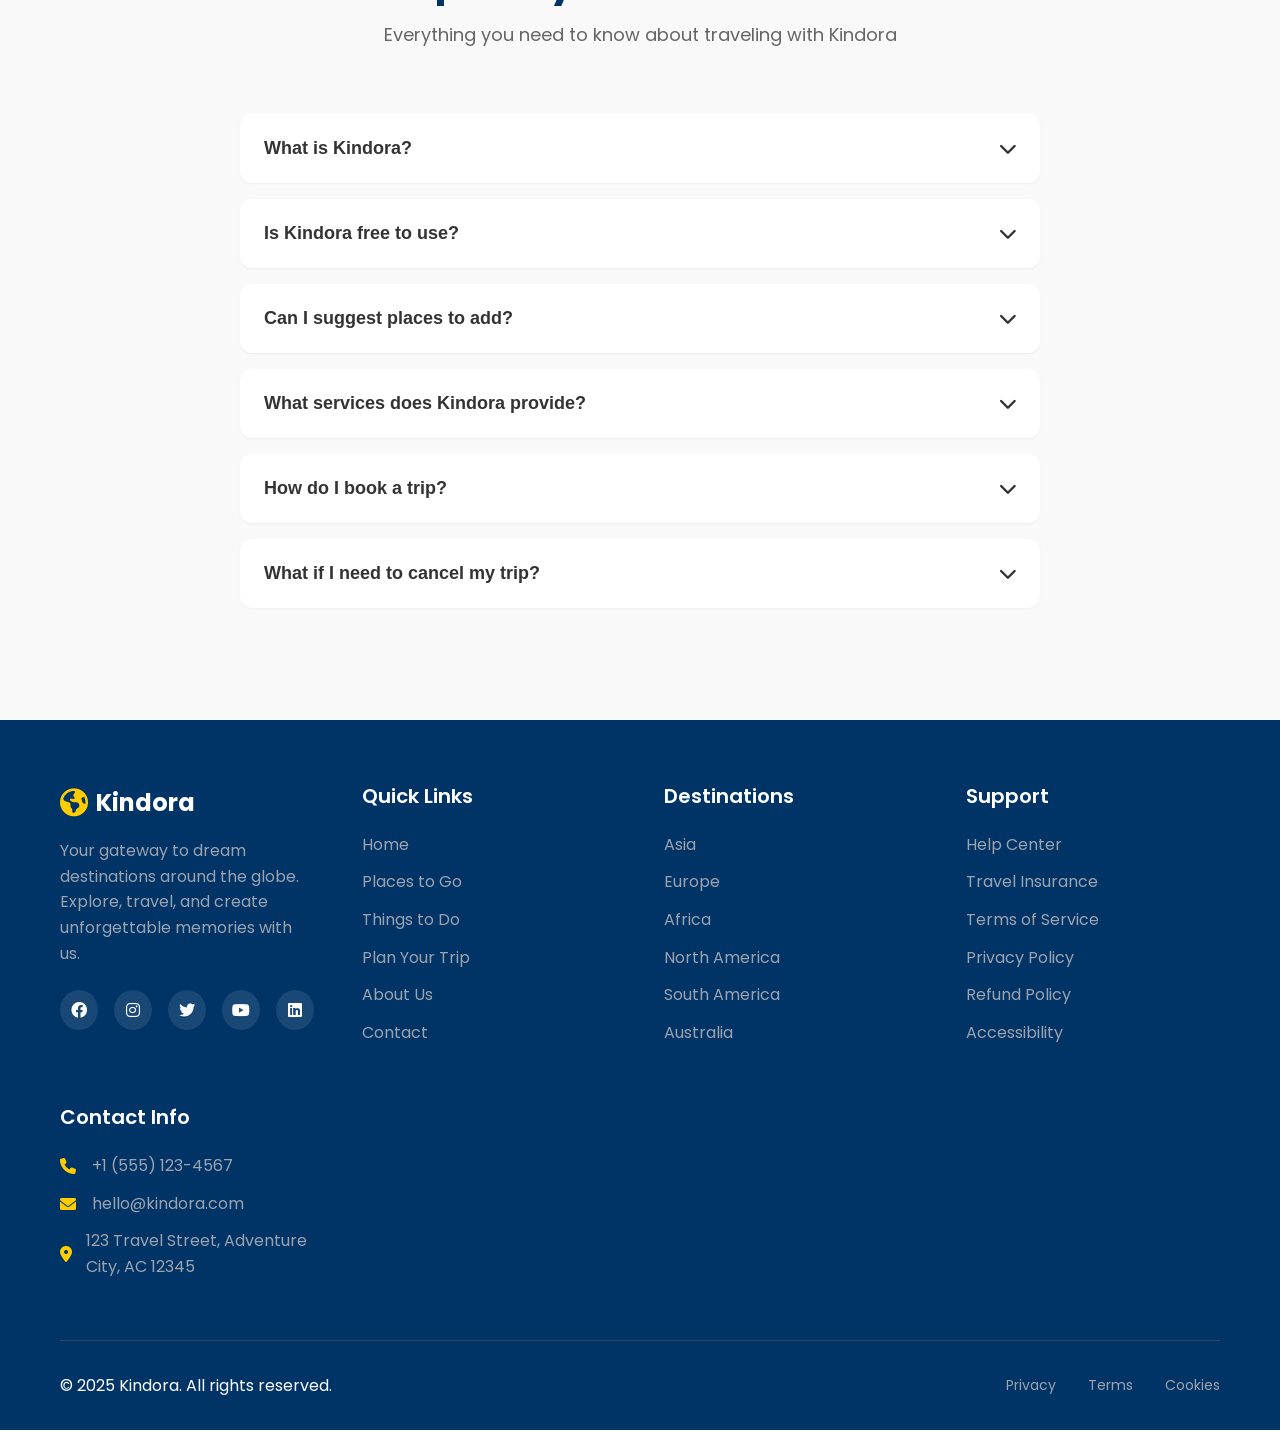
==== commit 6596b477: "feat: Add reviews, volunteers, and counter sections Co-authored-by: kindora.explore <kindora.explore" ====
--- a/index.html
+++ b/index.html
@@ -825,6 +825,130 @@
         </div>
     </section>
 
+    <!-- Volunteers & Events Section -->
+    <section class="volunteers-events-section">
+        <div class="container">
+            <div class="section-header">
+                <h2 class="section-title">Kindora Volunteers & Events (2025)</h2>
+                <p class="section-subtitle">Join our community of passionate travelers and volunteers</p>
+            </div>
+            <div class="volunteers-grid">
+                <div class="volunteer-card">
+                    <h3>First Year Volunteers</h3>
+                    <p>Our journey begins with passionate travelers and volunteers joining hands to explore and promote sustainable tourism.</p>
+                </div>
+                <div class="volunteer-card">
+                    <h3>Local Partners</h3>
+                    <p>Kindora has started collaborations with local guides and cultural storytellers to bring authentic experiences.</p>
+                </div>
+                <div class="volunteer-card">
+                    <h3>Sustainability Ambassadors</h3>
+                    <p>Early volunteers working on eco-travel, heritage protection, and community-led projects.</p>
+                </div>
+                <div class="volunteer-card">
+                    <h3>Launch Event</h3>
+                    <p>Kindora officially launched in 2025 with a vision to inspire world exploration.</p>
+                </div>
+                <div class="volunteer-card">
+                    <h3>Virtual Culture Exchange</h3>
+                    <p>Hosted our first online cultural session connecting travelers from different continents.</p>
+                </div>
+                <div class="volunteer-card">
+                    <h3>Eco & Community Activities</h3>
+                    <p>Beginning small eco-drives and heritage awareness campaigns with local groups.</p>
+                </div>
+                <div class="volunteer-card">
+                    <h3>Countries Featured</h3>
+                    <p>Within the first year, Kindora highlights major attractions from Asia, Europe, and Africa.</p>
+                </div>
+                <div class="volunteer-card">
+                    <h3>Community Growth</h3>
+                    <p>Thousands of explorers inspired to travel responsibly since our launch.</p>
+                </div>
+                <div class="volunteer-card">
+                    <h3>Future Vision</h3>
+                    <p>Expanding our global reach by adding more destinations, volunteer programs, and cultural events in upcoming years.</p>
+                </div>
+            </div>
+        </div>
+    </section>
+
+    <!-- Reviews Section -->
+    <section class="reviews-section">
+        <div class="container">
+            <div class="section-header">
+                <h2 class="section-title">Traveler Reviews</h2>
+                <p class="section-subtitle">Real experiences from real adventurers</p>
+            </div>
+            <div class="reviews-grid" id="reviewsList">
+                <div class="review-card">
+                    <h4>Aditi Sharma</h4>
+                    <div class="stars">
+                        <i class="fas fa-star"></i>
+                        <i class="fas fa-star"></i>
+                        <i class="fas fa-star"></i>
+                        <i class="fas fa-star"></i>
+                        <i class="fas fa-star"></i>
+                    </div>
+                    <p>An unforgettable experience! The Taj Mahal is truly magical at sunrise.</p>
+                </div>
+                <div class="review-card">
+                    <h4>Rahul Verma</h4>
+                    <div class="stars">
+                        <i class="fas fa-star"></i>
+                        <i class="fas fa-star"></i>
+                        <i class="fas fa-star"></i>
+                        <i class="fas fa-star"></i>
+                        <i class="far fa-star"></i>
+                    </div>
+                    <p>Well organized trip, smooth booking experience with Kindora!</p>
+                </div>
+            </div>
+            <div class="review-form-container">
+                <h3>Add Your Review</h3>
+                <form id="reviewForm" class="review-form">
+                    <input type="text" id="reviewName" placeholder="Your Name" required />
+                    <div id="starRating" class="star-rating">
+                        <span data-value="1">★</span>
+                        <span data-value="2">★</span>
+                        <span data-value="3">★</span>
+                        <span data-value="4">★</span>
+                        <span data-value="5">★</span>
+                    </div>
+                    <textarea id="reviewComment" rows="4" placeholder="Write your review..." required></textarea>
+                    <button type="submit" class="btn btn-primary">Submit Review</button>
+                </form>
+            </div>
+        </div>
+    </section>
+
+    <!-- Counter Section -->
+    <section class="counter-section">
+        <div class="container">
+            <div class="counter-content">
+                <h2 class="counter-title">Our Achievements</h2>
+                <div class="counter-grid">
+                    <div class="counter-box">
+                        <h3 class="counter" data-target="5000">0</h3>
+                        <p>Happy Travelers</p>
+                    </div>
+                    <div class="counter-box">
+                        <h3 class="counter" data-target="1200">0</h3>
+                        <p>Tours Organized</p>
+                    </div>
+                    <div class="counter-box">
+                        <h3 class="counter" data-target="800">0</h3>
+                        <p>Reviews</p>
+                    </div>
+                    <div class="counter-box">
+                        <h3 class="counter" data-target="150">0</h3>
+                        <p>Destinations</p>
+                    </div>
+                </div>
+            </div>
+        </div>
+    </section>
+
     <!-- FAQ Section -->
     <section class="faq-section">
         <div class="container">
--- a/styles.css
+++ b/styles.css
@@ -6,23 +6,23 @@
 }
 
 :root {
-    --primary-color: #2563eb;
-    --secondary-color: #f59e0b;
-    --accent-color: #10b981;
-    --text-primary: #1f2937;
-    --text-secondary: #6b7280;
-    --text-light: #9ca3af;
+    --primary-color: #003366;
+    --secondary-color: #ffcc00;
+    --accent-color: #ff9900;
+    --text-primary: #333333;
+    --text-secondary: #666666;
+    --text-light: #999999;
     --bg-primary: #ffffff;
-    --bg-secondary: #f9fafb;
-    --bg-dark: #111827;
+    --bg-secondary: #f9f9f9;
+    --bg-dark: #003366;
     --border-color: #e5e7eb;
     --shadow-sm: 0 1px 2px 0 rgba(0, 0, 0, 0.05);
     --shadow-md: 0 4px 6px -1px rgba(0, 0, 0, 0.1);
     --shadow-lg: 0 10px 15px -3px rgba(0, 0, 0, 0.1);
     --shadow-xl: 0 20px 25px -5px rgba(0, 0, 0, 0.1);
-    --gradient-primary: linear-gradient(135deg, #667eea 0%, #764ba2 100%);
-    --gradient-secondary: linear-gradient(135deg, #f093fb 0%, #f5576c 100%);
-    --gradient-accent: linear-gradient(135deg, #4facfe 0%, #00f2fe 100%);
+    --gradient-primary: linear-gradient(135deg, #003366 0%, #004080 100%);
+    --gradient-secondary: linear-gradient(135deg, #ffcc00 0%, #ff9900 100%);
+    --gradient-accent: linear-gradient(135deg, #ffcc00 0%, #ff9900 100%);
     --border-radius: 12px;
     --transition: all 0.3s cubic-bezier(0.4, 0, 0.2, 1);
 }
@@ -53,10 +53,7 @@
     font-weight: 700;
     text-align: center;
     margin-bottom: 1rem;
-    background: var(--gradient-primary);
-    -webkit-background-clip: text;
-    -webkit-text-fill-color: transparent;
-    background-clip: text;
+    color: var(--primary-color);
 }
 
 .section-subtitle {
@@ -345,7 +342,7 @@
     left: 0;
     width: 100%;
     height: 100%;
-    background: linear-gradient(135deg, rgba(37, 99, 235, 0.8), rgba(245, 158, 11, 0.6));
+    background: linear-gradient(135deg, rgba(0, 51, 102, 0.8), rgba(255, 204, 0, 0.6));
     z-index: -1;
 }
 
@@ -368,10 +365,7 @@
 }
 
 .title-line.highlight {
-    background: linear-gradient(135deg, #fbbf24, #f59e0b);
-    -webkit-background-clip: text;
-    -webkit-text-fill-color: transparent;
-    background-clip: text;
+    color: var(--secondary-color);
     animation: slideInRight 1s ease-out 0.3s both;
 }
 
@@ -559,7 +553,7 @@
     display: flex;
     align-items: center;
     gap: 0.25rem;
-    color: #fbbf24;
+    color: var(--secondary-color);
     font-weight: 600;
 }
 
@@ -686,7 +680,7 @@
 }
 
 .package-features i {
-    color: var(--accent-color);
+    color: var(--secondary-color);
 }
 
 .package-price {
@@ -902,7 +896,7 @@
     align-items: center;
     justify-content: center;
     gap: 0.25rem;
-    color: #fbbf24;
+    color: var(--secondary-color);
     font-weight: 600;
 }
 
@@ -960,7 +954,7 @@
     display: flex;
     gap: 0.25rem;
     margin-bottom: 1rem;
-    color: #fbbf24;
+    color: var(--secondary-color);
 }
 
 .testimonial-text p {
@@ -992,7 +986,7 @@
 /* Newsletter Section */
 .newsletter-section {
     padding: 4rem 0;
-    background: var(--gradient-primary);
+    background: var(--primary-color);
     color: white;
 }
 
@@ -1036,6 +1030,196 @@
 
 .form-group input::placeholder {
     color: var(--text-light);
+}
+
+/* Volunteers & Events Section */
+.volunteers-events-section {
+    padding: 6rem 0;
+    background: white;
+}
+
+.volunteers-grid {
+    display: grid;
+    grid-template-columns: repeat(auto-fit, minmax(300px, 1fr));
+    gap: 2rem;
+}
+
+.volunteer-card {
+    background: var(--bg-secondary);
+    padding: 2rem;
+    border-radius: var(--border-radius);
+    box-shadow: var(--shadow-md);
+    transition: var(--transition);
+    border-left: 4px solid var(--secondary-color);
+}
+
+.volunteer-card:hover {
+    transform: translateY(-5px);
+    box-shadow: var(--shadow-lg);
+}
+
+.volunteer-card h3 {
+    font-size: 1.25rem;
+    margin-bottom: 1rem;
+    color: var(--primary-color);
+    font-weight: 600;
+}
+
+.volunteer-card p {
+    color: var(--text-secondary);
+    line-height: 1.6;
+}
+
+/* Reviews Section */
+.reviews-section {
+    padding: 6rem 0;
+    background: var(--bg-secondary);
+}
+
+.reviews-grid {
+    display: grid;
+    grid-template-columns: repeat(auto-fit, minmax(280px, 1fr));
+    gap: 1.5rem;
+    margin-bottom: 3rem;
+}
+
+.review-card {
+    background: white;
+    padding: 1.5rem;
+    border-radius: var(--border-radius);
+    box-shadow: var(--shadow-md);
+    transition: var(--transition);
+}
+
+.review-card:hover {
+    transform: translateY(-3px);
+    box-shadow: var(--shadow-lg);
+}
+
+.review-card h4 {
+    color: var(--primary-color);
+    margin-bottom: 0.5rem;
+    font-size: 1.125rem;
+}
+
+.review-card .stars {
+    display: flex;
+    gap: 0.25rem;
+    margin-bottom: 0.75rem;
+    color: var(--secondary-color);
+}
+
+.review-card p {
+    color: var(--text-secondary);
+    line-height: 1.6;
+}
+
+.review-form-container {
+    background: white;
+    padding: 2rem;
+    border-radius: var(--border-radius);
+    box-shadow: var(--shadow-lg);
+    max-width: 600px;
+    margin: 0 auto;
+}
+
+.review-form-container h3 {
+    color: var(--primary-color);
+    margin-bottom: 1.5rem;
+    text-align: center;
+}
+
+.review-form {
+    display: flex;
+    flex-direction: column;
+    gap: 1rem;
+}
+
+.review-form input,
+.review-form textarea {
+    padding: 0.75rem;
+    border: 2px solid var(--border-color);
+    border-radius: var(--border-radius);
+    font-size: 1rem;
+    transition: var(--transition);
+}
+
+.review-form input:focus,
+.review-form textarea:focus {
+    outline: none;
+    border-color: var(--primary-color);
+    box-shadow: 0 0 0 3px rgba(0, 51, 102, 0.1);
+}
+
+.star-rating {
+    display: flex;
+    gap: 0.5rem;
+    font-size: 1.5rem;
+    color: #ccc;
+    cursor: pointer;
+}
+
+.star-rating span {
+    transition: var(--transition);
+}
+
+.star-rating span:hover,
+.star-rating span.active {
+    color: var(--secondary-color);
+}
+
+/* Counter Section */
+.counter-section {
+    padding: 5rem 0;
+    background: var(--primary-color);
+    color: white;
+}
+
+.counter-content {
+    max-width: 1000px;
+    margin: 0 auto;
+    text-align: center;
+}
+
+.counter-title {
+    font-size: 2.25rem;
+    margin-bottom: 3rem;
+    font-weight: 700;
+    color: var(--secondary-color);
+}
+
+.counter-grid {
+    display: grid;
+    grid-template-columns: repeat(auto-fit, minmax(200px, 1fr));
+    gap: 2.5rem;
+}
+
+.counter-box {
+    background: white;
+    color: var(--primary-color);
+    padding: 2rem;
+    border-radius: var(--border-radius);
+    box-shadow: var(--shadow-lg);
+    transition: var(--transition);
+}
+
+.counter-box:hover {
+    transform: translateY(-5px);
+    box-shadow: var(--shadow-xl);
+}
+
+.counter-box h3 {
+    font-size: 2.5rem;
+    margin: 0;
+    font-weight: 700;
+    color: var(--primary-color);
+}
+
+.counter-box p {
+    margin-top: 0.75rem;
+    font-size: 1.125rem;
+    font-weight: 600;
+    color: var(--text-secondary);
 }
 
 /* FAQ Section */
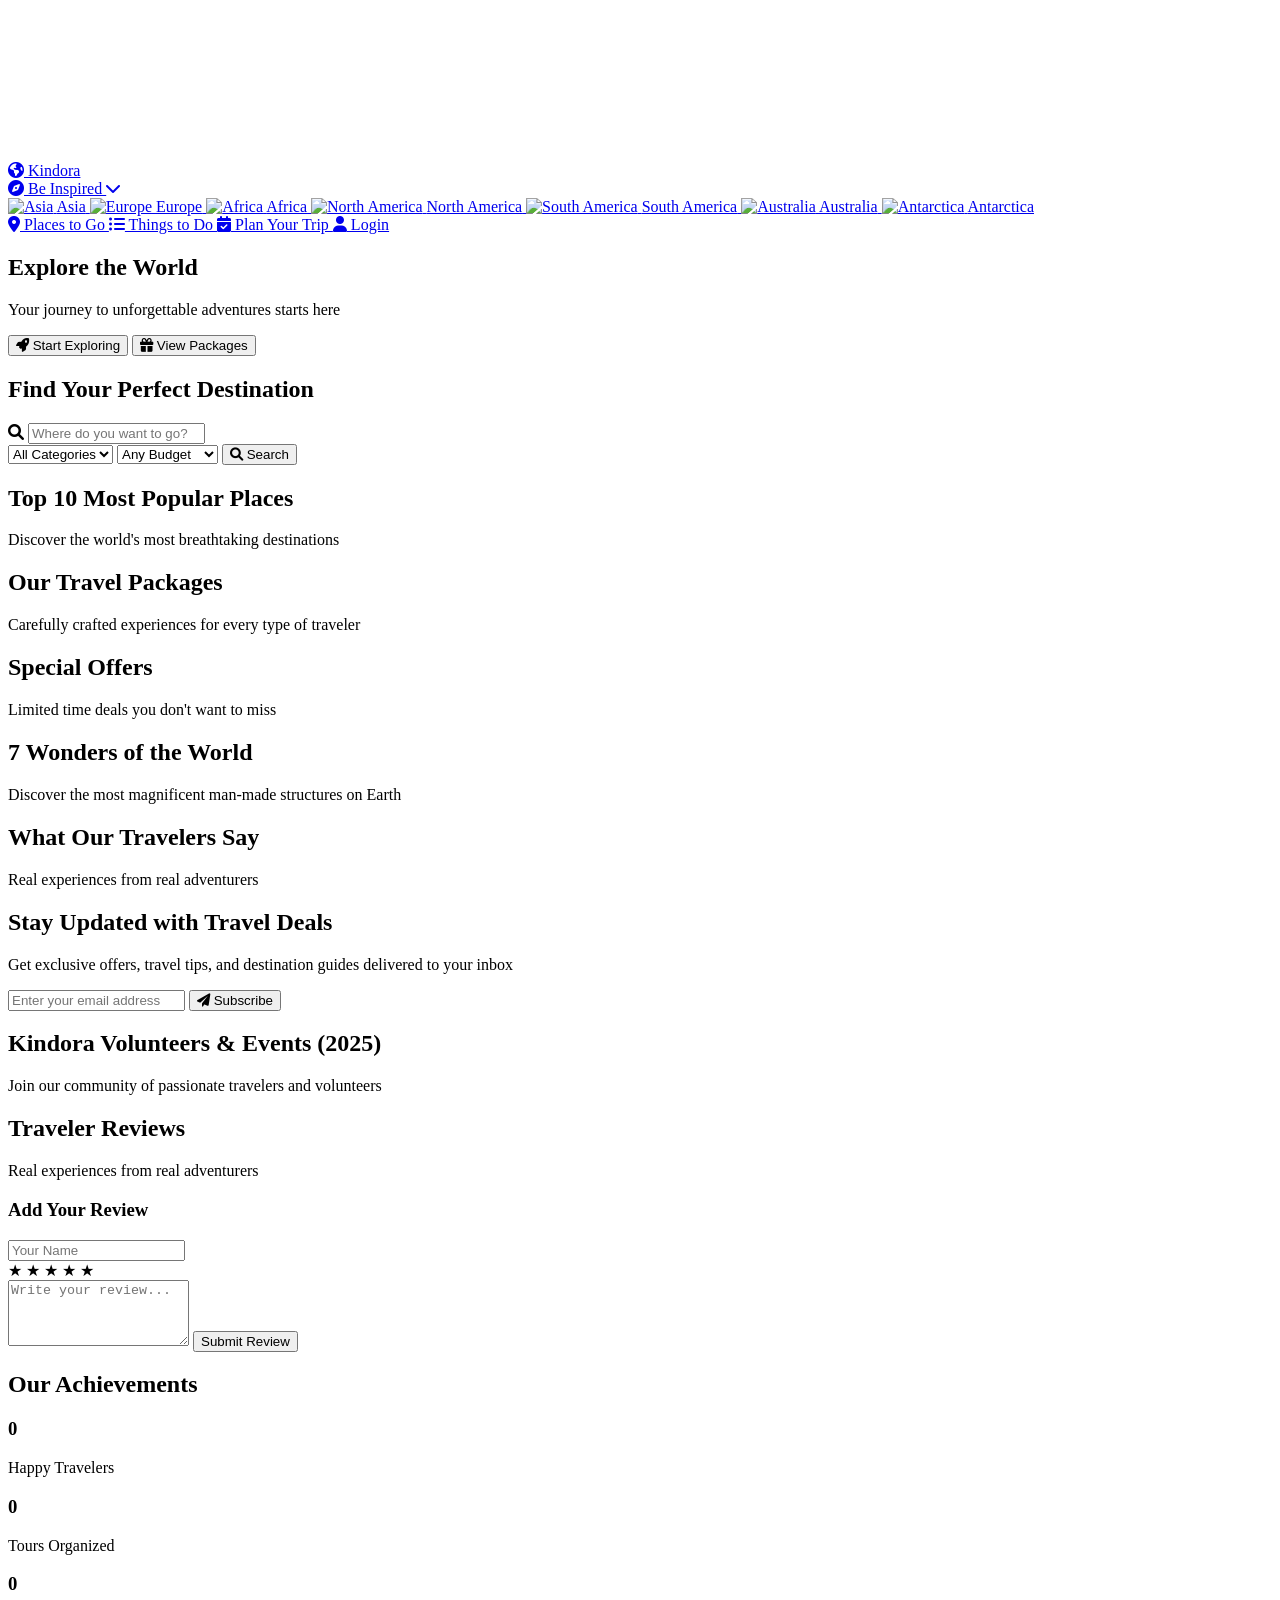
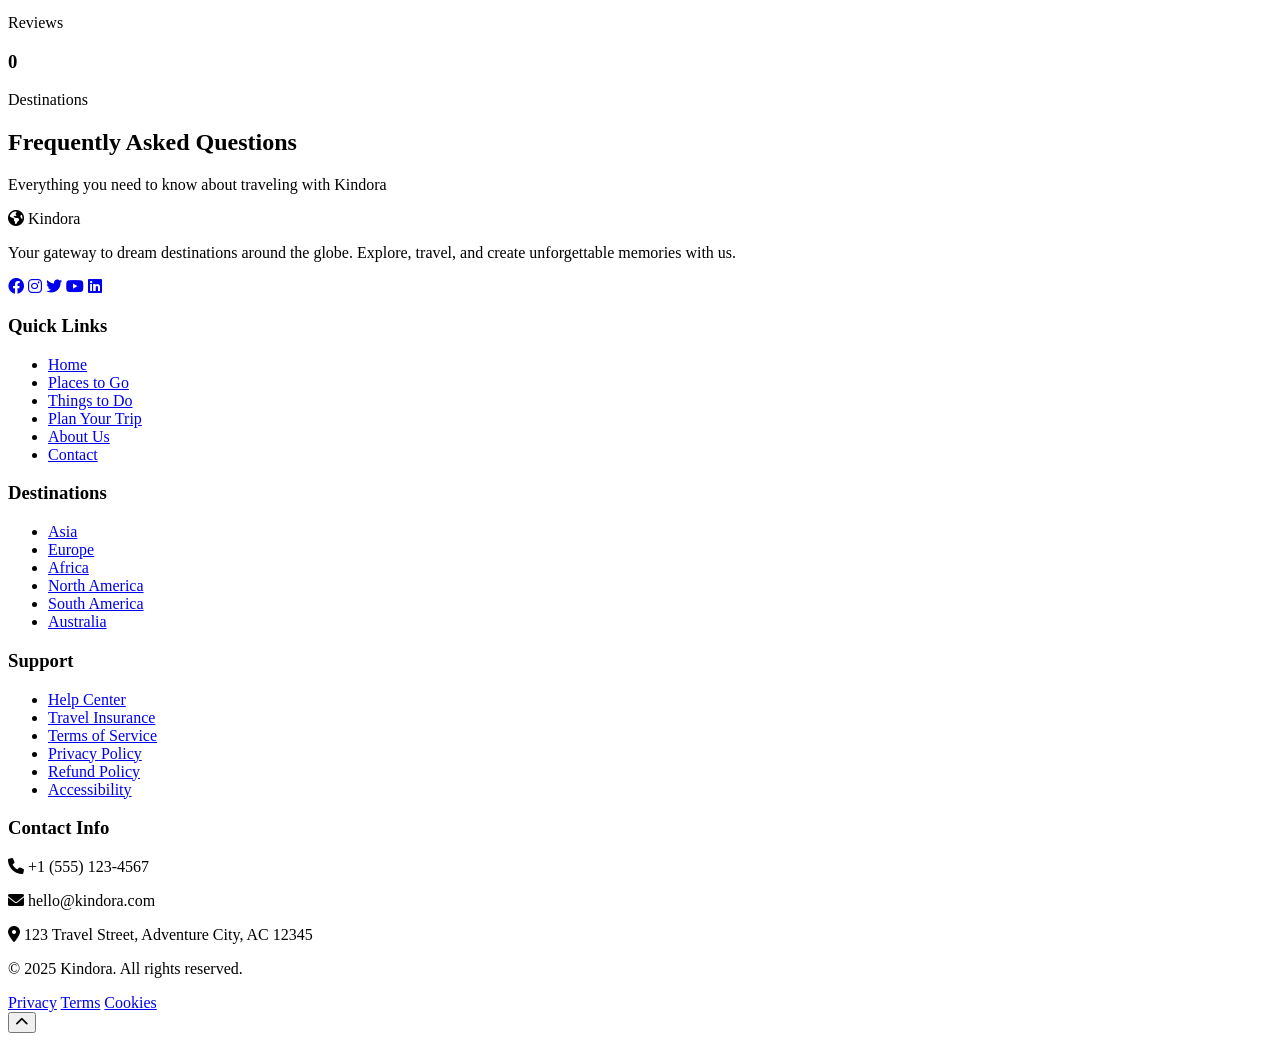
==== commit b4bd3b85: "Refactor: Organize assets and update paths Move static assets to an 'assets' directory and update al" ====
--- a/index.html
+++ b/index.html
@@ -3,16 +3,16 @@
 <head>
     <meta name="viewport" content="width=device-width, initial-scale=1.0" />
     <meta charset="UTF-8" />
-    <link rel="icon" type="image/png" href="kindora-logo.ico" />
+    <link rel="icon" type="image/png" href="assets/images/kindora-logo.ico" />
     <title>Kindora - Explore the World</title>
-    <link href="styles.css" rel="stylesheet" />
+    <link href="assets/css/styles.css" rel="stylesheet" />
     <link href="https://cdnjs.cloudflare.com/ajax/libs/font-awesome/6.0.0/css/all.min.css" rel="stylesheet">
     <link href="https://fonts.googleapis.com/css2?family=Poppins:wght@300;400;500;600;700;800&display=swap" rel="stylesheet">
 </head>
 <body>
     <!-- Background Video -->
     <video autoplay muted loop id="bg-video">
-        <source src="bgvideo.mp4" type="video/mp4" />
+        <source src="assets/videos/bgvideo.mp4" type="video/mp4" />
     </video>
 
     <!-- Navigation -->
@@ -32,50 +32,50 @@
                     </a>
                     <div class="dropdown-content" id="inspireDropdown">
                         <div class="dropdown-grid">
-                            <a href="asia.html" class="dropdown-item">
-                                <img src="web images/banner/asia.jpg" alt="Asia" />
+                            <a href="pages/asia.html" class="dropdown-item">
+                                <img src="assets/images/banner/asia.jpg" alt="Asia" />
                                 <span>Asia</span>
                             </a>
-                            <a href="europe.html" class="dropdown-item">
-                                <img src="web images/banner/europe.jpeg" alt="Europe" />
+                            <a href="pages/europe.html" class="dropdown-item">
+                                <img src="assets/images/banner/europe.jpeg" alt="Europe" />
                                 <span>Europe</span>
                             </a>
-                            <a href="africa.html" class="dropdown-item">
-                                <img src="web images/banner/africa.jpg" alt="Africa" />
+                            <a href="pages/africa.html" class="dropdown-item">
+                                <img src="assets/images/banner/africa.jpg" alt="Africa" />
                                 <span>Africa</span>
                             </a>
-                            <a href="north_america.html" class="dropdown-item">
-                                <img src="web images/banner/north america.jpg" alt="North America" />
+                            <a href="pages/north_america.html" class="dropdown-item">
+                                <img src="assets/images/banner/north_america.jpg" alt="North America" />
                                 <span>North America</span>
                             </a>
-                            <a href="south_america.html" class="dropdown-item">
-                                <img src="7wonders/7_wonders/Machu Picchu.jpeg" alt="South America" />
+                            <a href="pages/south_america.html" class="dropdown-item">
+                                <img src="assets/images/7wonders/Machu_Picchu.jpeg" alt="South America" />
                                 <span>South America</span>
                             </a>
-                            <a href="australia.html" class="dropdown-item">
-                                <img src="web images/banner/australia.jpg" alt="Australia" />
+                            <a href="pages/australia.html" class="dropdown-item">
+                                <img src="assets/images/banner/australia.jpg" alt="Australia" />
                                 <span>Australia</span>
                             </a>
-                            <a href="antarctica.html" class="dropdown-item">
-                                <img src="web images/banner/antarctica.jpeg" alt="Antarctica" />
+                            <a href="pages/antarctica.html" class="dropdown-item">
+                                <img src="assets/images/banner/antarctica.jpeg" alt="Antarctica" />
                                 <span>Antarctica</span>
                             </a>
                         </div>
                     </div>
                 </div>
-                <a href="explore.html" class="nav-link">
+                <a href="pages/explore.html" class="nav-link">
                     <i class="fas fa-map-marker-alt"></i>
                     Places to Go
                 </a>
-                <a href="things_to_do.html" class="nav-link">
+                <a href="pages/things_to_do.html" class="nav-link">
                     <i class="fas fa-list-ul"></i>
                     Things to Do
                 </a>
-                <a href="booking.php" class="nav-link">
+                <a href="pages/booking.php" class="nav-link">
                     <i class="fas fa-calendar-check"></i>
                     Plan Your Trip
                 </a>
-                <a href="login.php" class="nav-link cta-nav">
+                <a href="pages/login.php" class="nav-link cta-nav">
                     <i class="fas fa-user"></i>
                     Login
                 </a>
@@ -157,235 +157,7 @@
                 <p class="section-subtitle">Discover the world's most breathtaking destinations</p>
             </div>
             <div class="places-grid" id="placesGrid">
-                <div class="place-card" data-category="city" data-budget="medium">
-                    <a href="places/Eiffel_Tower.html">
-                        <div class="card-image">
-                            <img src="places/Eiffel Tower.jpg" alt="Eiffel Tower" />
-                            <div class="card-overlay">
-                                <div class="card-rating">
-                                    <i class="fas fa-star"></i>
-                                    <span>4.8</span>
-                                </div>
-                                <div class="card-price">From $299</div>
-                            </div>
-                        </div>
-                        <div class="card-content">
-                            <h3>Eiffel Tower</h3>
-                            <p>Paris, France</p>
-                            <div class="card-tags">
-                                <span class="tag">Iconic</span>
-                                <span class="tag">Romantic</span>
-                            </div>
-                        </div>
-                    </a>
-                </div>
-
-                <div class="place-card" data-category="city" data-budget="medium">
-                    <a href="places/Statue_of_Liberty.html">
-                        <div class="card-image">
-                            <img src="places/Statue of Liberty.jpeg" alt="Statue of Liberty" />
-                            <div class="card-overlay">
-                                <div class="card-rating">
-                                    <i class="fas fa-star"></i>
-                                    <span>4.7</span>
-                                </div>
-                                <div class="card-price">From $199</div>
-                            </div>
-                        </div>
-                        <div class="card-content">
-                            <h3>Statue of Liberty</h3>
-                            <p>New York, USA</p>
-                            <div class="card-tags">
-                                <span class="tag">Historic</span>
-                                <span class="tag">Iconic</span>
-                            </div>
-                        </div>
-                    </a>
-                </div>
-
-                <div class="place-card" data-category="city" data-budget="high">
-                    <a href="places/Sydney_Opera_House.html">
-                        <div class="card-image">
-                            <img src="places/Sydney_Opera_House.jpeg" alt="Sydney Opera House" />
-                            <div class="card-overlay">
-                                <div class="card-rating">
-                                    <i class="fas fa-star"></i>
-                                    <span>4.9</span>
-                                </div>
-                                <div class="card-price">From $599</div>
-                            </div>
-                        </div>
-                        <div class="card-content">
-                            <h3>Sydney Opera House</h3>
-                            <p>Sydney, Australia</p>
-                            <div class="card-tags">
-                                <span class="tag">Architecture</span>
-                                <span class="tag">Culture</span>
-                            </div>
-                        </div>
-                    </a>
-                </div>
-
-                <div class="place-card" data-category="city" data-budget="high">
-                    <a href="places/Burj_Khalifa.html">
-                        <div class="card-image">
-                            <img src="places/Burj_Khalifa.jpg" alt="Burj Khalifa" />
-                            <div class="card-overlay">
-                                <div class="card-rating">
-                                    <i class="fas fa-star"></i>
-                                    <span>4.6</span>
-                                </div>
-                                <div class="card-price">From $399</div>
-                            </div>
-                        </div>
-                        <div class="card-content">
-                            <h3>Burj Khalifa</h3>
-                            <p>Dubai, UAE</p>
-                            <div class="card-tags">
-                                <span class="tag">Modern</span>
-                                <span class="tag">Luxury</span>
-                            </div>
-                        </div>
-                    </a>
-                </div>
-
-                <div class="place-card" data-category="mountain" data-budget="medium">
-                    <a href="places/Mount_Fuji.html">
-                        <div class="card-image">
-                            <img src="places/Mount Fuji.jpg" alt="Mount Fuji" />
-                            <div class="card-overlay">
-                                <div class="card-rating">
-                                    <i class="fas fa-star"></i>
-                                    <span>4.8</span>
-                                </div>
-                                <div class="card-price">From $199</div>
-                            </div>
-                        </div>
-                        <div class="card-content">
-                            <h3>Mount Fuji</h3>
-                            <p>Japan</p>
-                            <div class="card-tags">
-                                <span class="tag">Nature</span>
-                                <span class="tag">Sacred</span>
-                            </div>
-                        </div>
-                    </a>
-                </div>
-
-                <div class="place-card" data-category="nature" data-budget="low">
-                    <a href="places/Grand_Canyon.html">
-                        <div class="card-image">
-                            <img src="places/Grand Canyon.jpeg" alt="Grand Canyon" />
-                            <div class="card-overlay">
-                                <div class="card-rating">
-                                    <i class="fas fa-star"></i>
-                                    <span>4.9</span>
-                                </div>
-                                <div class="card-price">From $99</div>
-                            </div>
-                        </div>
-                        <div class="card-content">
-                            <h3>Grand Canyon</h3>
-                            <p>Arizona, USA</p>
-                            <div class="card-tags">
-                                <span class="tag">Nature</span>
-                                <span class="tag">Adventure</span>
-                            </div>
-                        </div>
-                    </a>
-                </div>
-
-                <div class="place-card" data-category="culture" data-budget="low">
-                    <a href="places/Great_Pyramid_of_Giza.html">
-                        <div class="card-image">
-                            <img src="places/Great Pyramid of Giza.jpg" alt="Great Pyramid of Giza" />
-                            <div class="card-overlay">
-                                <div class="card-rating">
-                                    <i class="fas fa-star"></i>
-                                    <span>4.7</span>
-                                </div>
-                                <div class="card-price">From $149</div>
-                            </div>
-                        </div>
-                        <div class="card-content">
-                            <h3>Great Pyramid of Giza</h3>
-                            <p>Egypt</p>
-                            <div class="card-tags">
-                                <span class="tag">Ancient</span>
-                                <span class="tag">Mystery</span>
-                            </div>
-                        </div>
-                    </a>
-                </div>
-
-                <div class="place-card" data-category="culture" data-budget="medium">
-                    <a href="places/Stonehenge.html">
-                        <div class="card-image">
-                            <img src="places/Stonehenge.jpg" alt="Stonehenge" />
-                            <div class="card-overlay">
-                                <div class="card-rating">
-                                    <i class="fas fa-star"></i>
-                                    <span>4.5</span>
-                                </div>
-                                <div class="card-price">From $199</div>
-                            </div>
-                        </div>
-                        <div class="card-content">
-                            <h3>Stonehenge</h3>
-                            <p>England, UK</p>
-                            <div class="card-tags">
-                                <span class="tag">Mystery</span>
-                                <span class="tag">Ancient</span>
-                            </div>
-                        </div>
-                    </a>
-                </div>
-
-                <div class="place-card" data-category="beach" data-budget="medium">
-                    <a href="places/Santorini.html">
-                        <div class="card-image">
-                            <img src="places/Santorini.png" alt="Santorini" />
-                            <div class="card-overlay">
-                                <div class="card-rating">
-                                    <i class="fas fa-star"></i>
-                                    <span>4.9</span>
-                                </div>
-                                <div class="card-price">From $399</div>
-                            </div>
-                        </div>
-                        <div class="card-content">
-                            <h3>Santorini</h3>
-                            <p>Greece</p>
-                            <div class="card-tags">
-                                <span class="tag">Beach</span>
-                                <span class="tag">Romantic</span>
-                            </div>
-                        </div>
-                    </a>
-                </div>
-
-                <div class="place-card" data-category="city" data-budget="high">
-                    <a href="places/Times_Square.html">
-                        <div class="card-image">
-                            <img src="places/Times Square.jpg" alt="Times Square" />
-                            <div class="card-overlay">
-                                <div class="card-rating">
-                                    <i class="fas fa-star"></i>
-                                    <span>4.6</span>
-                                </div>
-                                <div class="card-price">From $299</div>
-                            </div>
-                        </div>
-                        <div class="card-content">
-                            <h3>Times Square</h3>
-                            <p>New York, USA</p>
-                            <div class="card-tags">
-                                <span class="tag">Vibrant</span>
-                                <span class="tag">Entertainment</span>
-                            </div>
-                        </div>
-                    </a>
-                </div>
+                <!-- Places will be loaded dynamically -->
             </div>
         </div>
     </section>
@@ -397,69 +169,8 @@
                 <h2 class="section-title">Our Travel Packages</h2>
                 <p class="section-subtitle">Carefully crafted experiences for every type of traveler</p>
             </div>
-            <div class="packages-grid">
-                <div class="package-card">
-                    <div class="package-image">
-                        <img src="our_packages/summer.avif" alt="Summer" />
-                        <div class="package-badge">Best Seller</div>
-                    </div>
-                    <div class="package-content">
-                        <h3>Summer Escape</h3>
-                        <p>Enjoy sunny beaches, tropical islands, and exotic adventures under the warm sun.</p>
-                        <div class="package-features">
-                            <span><i class="fas fa-sun"></i> Beach Destinations</span>
-                            <span><i class="fas fa-umbrella-beach"></i> Water Activities</span>
-                            <span><i class="fas fa-cocktail"></i> Nightlife</span>
-                        </div>
-                        <div class="package-price">
-                            <span class="price">From $599</span>
-                            <span class="duration">7 days</span>
-                        </div>
-                        <a href="summer.html" class="btn btn-package">Book Now</a>
-                    </div>
-                </div>
-
-                <div class="package-card">
-                    <div class="package-image">
-                        <img src="our_packages/winter.avif" alt="Winter" />
-                        <div class="package-badge">New</div>
-                    </div>
-                    <div class="package-content">
-                        <h3>Winter Wonderland</h3>
-                        <p>Experience snowy mountains, skiing adventures, and cozy winter retreats.</p>
-                        <div class="package-features">
-                            <span><i class="fas fa-skiing"></i> Skiing</span>
-                            <span><i class="fas fa-fire"></i> Cozy Lodges</span>
-                            <span><i class="fas fa-snowflake"></i> Snow Activities</span>
-                        </div>
-                        <div class="package-price">
-                            <span class="price">From $799</span>
-                            <span class="duration">5 days</span>
-                        </div>
-                        <a href="winter.html" class="btn btn-package">Book Now</a>
-                    </div>
-                </div>
-
-                <div class="package-card">
-                    <div class="package-image">
-                        <img src="our_packages/monsoon.avif" alt="Monsoon" />
-                        <div class="package-badge">Eco-Friendly</div>
-                    </div>
-                    <div class="package-content">
-                        <h3>Monsoon Magic</h3>
-                        <p>Explore lush greenery, breathtaking waterfalls, and refreshing monsoon experiences.</p>
-                        <div class="package-features">
-                            <span><i class="fas fa-leaf"></i> Green Landscapes</span>
-                            <span><i class="fas fa-water"></i> Waterfalls</span>
-                            <span><i class="fas fa-seedling"></i> Eco Tourism</span>
-                        </div>
-                        <div class="package-price">
-                            <span class="price">From $399</span>
-                            <span class="duration">6 days</span>
-                        </div>
-                        <a href="mosoon.html" class="btn btn-package">Book Now</a>
-                    </div>
-                </div>
+            <div class="packages-grid" id="packagesGrid">
+                <!-- Packages will be loaded dynamically -->
             </div>
         </div>
     </section>
@@ -471,122 +182,8 @@
                 <h2 class="section-title">Special Offers</h2>
                 <p class="section-subtitle">Limited time deals you don't want to miss</p>
             </div>
-            <div class="deals-carousel">
-                <div class="deal-slide active">
-                    <div class="deal-content">
-                        <div class="deal-image">
-                            <img src="images/europe_romantic.avif" alt="Romantic Europe Escape" />
-                            <div class="deal-discount">30% OFF</div>
-                        </div>
-                        <div class="deal-info">
-                            <h3>Romantic Europe Escape</h3>
-                            <p>Explore Paris, Venice & Santorini for couples</p>
-                            <div class="deal-price">
-                                <span class="original-price">$1,999</span>
-                                <span class="sale-price">$1,399</span>
-                            </div>
-                            <a href="packages/europe_escape.html" class="btn btn-deal">Book Now</a>
-                        </div>
-                    </div>
-                </div>
-
-                <div class="deal-slide">
-                    <div class="deal-content">
-                        <div class="deal-image">
-                            <img src="images/asia_adventure.webp" alt="Asian Adventure Trail" />
-                            <div class="deal-discount">25% OFF</div>
-                        </div>
-                        <div class="deal-info">
-                            <h3>Asian Adventure Trail</h3>
-                            <p>Thailand, Japan & Bali – culture, food & adventure</p>
-                            <div class="deal-price">
-                                <span class="original-price">$1,599</span>
-                                <span class="sale-price">$1,199</span>
-                            </div>
-                            <a href="packages/asia_adventure.html" class="btn btn-deal">Book Now</a>
-                        </div>
-                    </div>
-                </div>
-
-                <div class="deal-slide">
-                    <div class="deal-content">
-                        <div class="deal-image">
-                            <img src="images/africa_safari.webp" alt="African Safari" />
-                            <div class="deal-discount">20% OFF</div>
-                        </div>
-                        <div class="deal-info">
-                            <h3>African Safari Adventure</h3>
-                            <p>Safari in Kenya & South Africa – wildlife & nature</p>
-                            <div class="deal-price">
-                                <span class="original-price">$2,299</span>
-                                <span class="sale-price">$1,839</span>
-                            </div>
-                            <a href="packages/africa_safari.html" class="btn btn-deal">Book Now</a>
-                        </div>
-                    </div>
-                </div>
-
-                <div class="deal-slide">
-                    <div class="deal-content">
-                        <div class="deal-image">
-                            <img src="images/usa_roadtrip.webp" alt="USA Road Trip" />
-                            <div class="deal-discount">35% OFF</div>
-                        </div>
-                        <div class="deal-info">
-                            <h3>USA Road Trip</h3>
-                            <p>East to West coast – New York, Grand Canyon, LA</p>
-                            <div class="deal-price">
-                                <span class="original-price">$1,799</span>
-                                <span class="sale-price">$1,169</span>
-                            </div>
-                            <a href="packages/usa_roadtrip.html" class="btn btn-deal">Book Now</a>
-                        </div>
-                    </div>
-                </div>
-
-                <div class="deal-slide">
-                    <div class="deal-content">
-                        <div class="deal-image">
-                            <img src="images/maldives_luxury.webp" alt="Luxury Maldives Retreat" />
-                            <div class="deal-discount">40% OFF</div>
-                        </div>
-                        <div class="deal-info">
-                            <h3>Luxury Maldives Retreat</h3>
-                            <p>Private beaches, water villas & spa experience</p>
-                            <div class="deal-price">
-                                <span class="original-price">$3,999</span>
-                                <span class="sale-price">$2,399</span>
-                            </div>
-                            <a href="packages/maldives_retreat.html" class="btn btn-deal">Book Now</a>
-                        </div>
-                    </div>
-                </div>
-
-                <div class="deal-slide">
-                    <div class="deal-content">
-                        <div class="deal-image">
-                            <img src="images/egypt_mystical.avif" alt="Mystical Egypt Journey" />
-                            <div class="deal-discount">30% OFF</div>
-                        </div>
-                        <div class="deal-info">
-                            <h3>Mystical Egypt Journey</h3>
-                            <p>Pyramids, Nile Cruise & Ancient temples</p>
-                            <div class="deal-price">
-                                <span class="original-price">$1,499</span>
-                                <span class="sale-price">$1,049</span>
-                            </div>
-                            <a href="packages/egypt_journey.html" class="btn btn-deal">Book Now</a>
-                        </div>
-                    </div>
-                </div>
-            </div>
-            <div class="carousel-dots">
-                <span class="dot active" onclick="currentSlide(1)"></span>
-                <span class="dot" onclick="currentSlide(2)"></span>
-                <span class="dot" onclick="currentSlide(3)"></span>
-                <span class="dot" onclick="currentSlide(4)"></span>
-                <span class="dot" onclick="currentSlide(5)"></span>
-                <span class="dot" onclick="currentSlide(6)"></span>
+            <div class="deals-carousel" id="dealsCarousel">
+                <!-- Deals will be loaded dynamically -->
             </div>
         </div>
     </section>
@@ -598,132 +195,8 @@
                 <h2 class="section-title">7 Wonders of the World</h2>
                 <p class="section-subtitle">Discover the most magnificent man-made structures on Earth</p>
             </div>
-            <div class="wonders-grid">
-                <div class="wonder-card">
-                    <a href="7wonders/Taj_Mahal.html">
-                        <div class="wonder-image">
-                            <img src="7wonders/7_wonders/Taj-Mahal.jpg" alt="Taj Mahal" />
-                            <div class="wonder-overlay">
-                                <div class="wonder-info">
-                                    <h3>Taj Mahal</h3>
-                                    <p>India</p>
-                                    <div class="wonder-rating">
-                                        <i class="fas fa-star"></i>
-                                        <span>4.9</span>
-                                    </div>
-                                </div>
-                            </div>
-                        </div>
-                    </a>
-                </div>
-
-                <div class="wonder-card">
-                    <a href="7wonders/Great Wall of China.html">
-                        <div class="wonder-image">
-                            <img src="7wonders/7_wonders/Great Wall of China.jpg" alt="Great Wall of China" />
-                            <div class="wonder-overlay">
-                                <div class="wonder-info">
-                                    <h3>Great Wall of China</h3>
-                                    <p>China</p>
-                                    <div class="wonder-rating">
-                                        <i class="fas fa-star"></i>
-                                        <span>4.8</span>
-                                    </div>
-                                </div>
-                            </div>
-                        </div>
-                    </a>
-                </div>
-
-                <div class="wonder-card">
-                    <a href="7wonders/christ the redeemer.html">
-                        <div class="wonder-image">
-                            <img src="7wonders/7_wonders/Christ the Redeemer.jpeg" alt="Christ the Redeemer" />
-                            <div class="wonder-overlay">
-                                <div class="wonder-info">
-                                    <h3>Christ the Redeemer</h3>
-                                    <p>Brazil</p>
-                                    <div class="wonder-rating">
-                                        <i class="fas fa-star"></i>
-                                        <span>4.7</span>
-                                    </div>
-                                </div>
-                            </div>
-                        </div>
-                    </a>
-                </div>
-
-                <div class="wonder-card">
-                    <a href="7wonders/Machu Picchu.html">
-                        <div class="wonder-image">
-                            <img src="7wonders/7_wonders/Machu Picchu.jpeg" alt="Machu Picchu" />
-                            <div class="wonder-overlay">
-                                <div class="wonder-info">
-                                    <h3>Machu Picchu</h3>
-                                    <p>Peru</p>
-                                    <div class="wonder-rating">
-                                        <i class="fas fa-star"></i>
-                                        <span>4.9</span>
-                                    </div>
-                                </div>
-                            </div>
-                        </div>
-                    </a>
-                </div>
-
-                <div class="wonder-card">
-                    <a href="7wonders/Chichen Itza.html">
-                        <div class="wonder-image">
-                            <img src="7wonders/7_wonders/Chichen Itza (Mexico).jpg" alt="Chichen Itza" />
-                            <div class="wonder-overlay">
-                                <div class="wonder-info">
-                                    <h3>Chichen Itza</h3>
-                                    <p>Mexico</p>
-                                    <div class="wonder-rating">
-                                        <i class="fas fa-star"></i>
-                                        <span>4.6</span>
-                                    </div>
-                                </div>
-                            </div>
-                        </div>
-                    </a>
-                </div>
-
-                <div class="wonder-card">
-                    <a href="7wonders/Petra.html">
-                        <div class="wonder-image">
-                            <img src="7wonders/7_wonders/Petra (Jordan).jpeg" alt="Petra" />
-                            <div class="wonder-overlay">
-                                <div class="wonder-info">
-                                    <h3>Petra</h3>
-                                    <p>Jordan</p>
-                                    <div class="wonder-rating">
-                                        <i class="fas fa-star"></i>
-                                        <span>4.8</span>
-                                    </div>
-                                </div>
-                            </div>
-                        </div>
-                    </a>
-                </div>
-
-                <div class="wonder-card">
-                    <a href="7wonders/Colosseum.html">
-                        <div class="wonder-image">
-                            <img src="7wonders/7_wonders/Roman Colosseum (Italy).jpeg" alt="Roman Colosseum" />
-                            <div class="wonder-overlay">
-                                <div class="wonder-info">
-                                    <h3>Roman Colosseum</h3>
-                                    <p>Italy</p>
-                                    <div class="wonder-rating">
-                                        <i class="fas fa-star"></i>
-                                        <span>4.7</span>
-                                    </div>
-                                </div>
-                            </div>
-                        </div>
-                    </a>
-                </div>
+            <div class="wonders-grid" id="wondersGrid">
+                <!-- Wonders will be loaded dynamically -->
             </div>
         </div>
     </section>
@@ -735,71 +208,8 @@
                 <h2 class="section-title">What Our Travelers Say</h2>
                 <p class="section-subtitle">Real experiences from real adventurers</p>
             </div>
-            <div class="testimonials-carousel">
-                <div class="testimonial-slide active">
-                    <div class="testimonial-content">
-                        <div class="testimonial-image">
-                            <img src="https://images.unsplash.com/photo-1494790108755-2616b612b786?w=150&h=150&fit=crop&crop=face" alt="Sarah Johnson" />
-                        </div>
-                        <div class="testimonial-text">
-                            <div class="stars">
-                                <i class="fas fa-star"></i>
-                                <i class="fas fa-star"></i>
-                                <i class="fas fa-star"></i>
-                                <i class="fas fa-star"></i>
-                                <i class="fas fa-star"></i>
-                            </div>
-                            <p>"Kindora made our dream trip to Santorini absolutely perfect! The attention to detail and local recommendations were spot on."</p>
-                            <h4>Sarah Johnson</h4>
-                            <span>Travel Blogger</span>
-                        </div>
-                    </div>
-                </div>
-
-                <div class="testimonial-slide">
-                    <div class="testimonial-content">
-                        <div class="testimonial-image">
-                            <img src="https://images.unsplash.com/photo-1507003211169-0a1dd7228f2d?w=150&h=150&fit=crop&crop=face" alt="Michael Chen" />
-                        </div>
-                        <div class="testimonial-text">
-                            <div class="stars">
-                                <i class="fas fa-star"></i>
-                                <i class="fas fa-star"></i>
-                                <i class="fas fa-star"></i>
-                                <i class="fas fa-star"></i>
-                                <i class="fas fa-star"></i>
-                            </div>
-                            <p>"The African safari package exceeded all expectations. We saw the Big Five and had the most incredible wildlife encounters!"</p>
-                            <h4>Michael Chen</h4>
-                            <span>Wildlife Photographer</span>
-                        </div>
-                    </div>
-                </div>
-
-                <div class="testimonial-slide">
-                    <div class="testimonial-content">
-                        <div class="testimonial-image">
-                            <img src="https://images.unsplash.com/photo-1438761681033-6461ffad8d80?w=150&h=150&fit=crop&crop=face" alt="Emma Rodriguez" />
-                        </div>
-                        <div class="testimonial-text">
-                            <div class="stars">
-                                <i class="fas fa-star"></i>
-                                <i class="fas fa-star"></i>
-                                <i class="fas fa-star"></i>
-                                <i class="fas fa-star"></i>
-                                <i class="fas fa-star"></i>
-                            </div>
-                            <p>"From booking to the actual trip, everything was seamless. The local guides were knowledgeable and friendly."</p>
-                            <h4>Emma Rodriguez</h4>
-                            <span>Adventure Seeker</span>
-                        </div>
-                    </div>
-                </div>
-            </div>
-            <div class="testimonial-dots">
-                <span class="dot active" onclick="currentTestimonial(1)"></span>
-                <span class="dot" onclick="currentTestimonial(2)"></span>
-                <span class="dot" onclick="currentTestimonial(3)"></span>
+            <div class="testimonials-carousel" id="testimonialsCarousel">
+                <!-- Testimonials will be loaded dynamically -->
             </div>
         </div>
     </section>
@@ -832,43 +242,8 @@
                 <h2 class="section-title">Kindora Volunteers & Events (2025)</h2>
                 <p class="section-subtitle">Join our community of passionate travelers and volunteers</p>
             </div>
-            <div class="volunteers-grid">
-                <div class="volunteer-card">
-                    <h3>First Year Volunteers</h3>
-                    <p>Our journey begins with passionate travelers and volunteers joining hands to explore and promote sustainable tourism.</p>
-                </div>
-                <div class="volunteer-card">
-                    <h3>Local Partners</h3>
-                    <p>Kindora has started collaborations with local guides and cultural storytellers to bring authentic experiences.</p>
-                </div>
-                <div class="volunteer-card">
-                    <h3>Sustainability Ambassadors</h3>
-                    <p>Early volunteers working on eco-travel, heritage protection, and community-led projects.</p>
-                </div>
-                <div class="volunteer-card">
-                    <h3>Launch Event</h3>
-                    <p>Kindora officially launched in 2025 with a vision to inspire world exploration.</p>
-                </div>
-                <div class="volunteer-card">
-                    <h3>Virtual Culture Exchange</h3>
-                    <p>Hosted our first online cultural session connecting travelers from different continents.</p>
-                </div>
-                <div class="volunteer-card">
-                    <h3>Eco & Community Activities</h3>
-                    <p>Beginning small eco-drives and heritage awareness campaigns with local groups.</p>
-                </div>
-                <div class="volunteer-card">
-                    <h3>Countries Featured</h3>
-                    <p>Within the first year, Kindora highlights major attractions from Asia, Europe, and Africa.</p>
-                </div>
-                <div class="volunteer-card">
-                    <h3>Community Growth</h3>
-                    <p>Thousands of explorers inspired to travel responsibly since our launch.</p>
-                </div>
-                <div class="volunteer-card">
-                    <h3>Future Vision</h3>
-                    <p>Expanding our global reach by adding more destinations, volunteer programs, and cultural events in upcoming years.</p>
-                </div>
+            <div class="volunteers-grid" id="volunteersGrid">
+                <!-- Volunteers will be loaded dynamically -->
             </div>
         </div>
     </section>
@@ -881,28 +256,7 @@
                 <p class="section-subtitle">Real experiences from real adventurers</p>
             </div>
             <div class="reviews-grid" id="reviewsList">
-                <div class="review-card">
-                    <h4>Aditi Sharma</h4>
-                    <div class="stars">
-                        <i class="fas fa-star"></i>
-                        <i class="fas fa-star"></i>
-                        <i class="fas fa-star"></i>
-                        <i class="fas fa-star"></i>
-                        <i class="fas fa-star"></i>
-                    </div>
-                    <p>An unforgettable experience! The Taj Mahal is truly magical at sunrise.</p>
-                </div>
-                <div class="review-card">
-                    <h4>Rahul Verma</h4>
-                    <div class="stars">
-                        <i class="fas fa-star"></i>
-                        <i class="fas fa-star"></i>
-                        <i class="fas fa-star"></i>
-                        <i class="fas fa-star"></i>
-                        <i class="far fa-star"></i>
-                    </div>
-                    <p>Well organized trip, smooth booking experience with Kindora!</p>
-                </div>
+                <!-- Reviews will be loaded dynamically -->
             </div>
             <div class="review-form-container">
                 <h3>Add Your Review</h3>
@@ -956,66 +310,8 @@
                 <h2 class="section-title">Frequently Asked Questions</h2>
                 <p class="section-subtitle">Everything you need to know about traveling with Kindora</p>
             </div>
-            <div class="faq-container">
-                <div class="faq-item">
-                    <button class="faq-question">
-                        <span>What is Kindora?</span>
-                        <i class="fas fa-chevron-down"></i>
-                    </button>
-                    <div class="faq-answer">
-                        <p>Kindora is a comprehensive travel platform that helps you explore the world with a focus on authentic experiences, cultural immersion, and sustainable tourism. We provide detailed guides, booking services, and personalized recommendations.</p>
-                    </div>
-                </div>
-
-                <div class="faq-item">
-                    <button class="faq-question">
-                        <span>Is Kindora free to use?</span>
-                        <i class="fas fa-chevron-down"></i>
-                    </button>
-                    <div class="faq-answer">
-                        <p>Yes! Our travel guides, destination information, and basic features are completely free. We only charge for actual bookings and premium services like personalized itineraries and concierge support.</p>
-                    </div>
-                </div>
-
-                <div class="faq-item">
-                    <button class="faq-question">
-                        <span>Can I suggest places to add?</span>
-                        <i class="fas fa-chevron-down"></i>
-                    </button>
-                    <div class="faq-answer">
-                        <p>Absolutely! We love hearing from our community. You can suggest new destinations, share your travel experiences, and even contribute to our travel guides. Visit our contact page to submit your suggestions.</p>
-                    </div>
-                </div>
-
-                <div class="faq-item">
-                    <button class="faq-question">
-                        <span>What services does Kindora provide?</span>
-                        <i class="fas fa-chevron-down"></i>
-                    </button>
-                    <div class="faq-answer">
-                        <p>We offer comprehensive travel planning including destination guides, accommodation booking, activity reservations, transportation options, travel insurance, and 24/7 customer support. We also provide cultural insights, local recommendations, and sustainable travel options.</p>
-                    </div>
-                </div>
-
-                <div class="faq-item">
-                    <button class="faq-question">
-                        <span>How do I book a trip?</span>
-                        <i class="fas fa-chevron-down"></i>
-                    </button>
-                    <div class="faq-answer">
-                        <p>Booking is simple! Browse our destinations, select your preferred package or create a custom itinerary, choose your dates, and complete the booking process. Our team will handle all the details and provide you with a comprehensive travel plan.</p>
-                    </div>
-                </div>
-
-                <div class="faq-item">
-                    <button class="faq-question">
-                        <span>What if I need to cancel my trip?</span>
-                        <i class="fas fa-chevron-down"></i>
-                    </button>
-                    <div class="faq-answer">
-                        <p>We understand that plans can change. Our cancellation policy varies by package and timing, but we always try to accommodate our travelers. Contact our support team as soon as possible to discuss your options.</p>
-                    </div>
-                </div>
+            <div class="faq-container" id="faqContainer">
+                <!-- FAQ will be loaded dynamically -->
             </div>
         </div>
     </section>
@@ -1043,35 +339,35 @@
                     <h3>Quick Links</h3>
                     <ul>
                         <li><a href="index.html">Home</a></li>
-                        <li><a href="explore.html">Places to Go</a></li>
-                        <li><a href="things_to_do.html">Things to Do</a></li>
-                        <li><a href="booking.php">Plan Your Trip</a></li>
-                        <li><a href="aboutus.html">About Us</a></li>
-                        <li><a href="contactus.html">Contact</a></li>
+                        <li><a href="pages/explore.html">Places to Go</a></li>
+                        <li><a href="pages/things_to_do.html">Things to Do</a></li>
+                        <li><a href="pages/booking.php">Plan Your Trip</a></li>
+                        <li><a href="pages/aboutus.html">About Us</a></li>
+                        <li><a href="pages/contactus.html">Contact</a></li>
                     </ul>
                 </div>
 
                 <div class="footer-section">
                     <h3>Destinations</h3>
                     <ul>
-                        <li><a href="asia.html">Asia</a></li>
-                        <li><a href="europe.html">Europe</a></li>
-                        <li><a href="africa.html">Africa</a></li>
-                        <li><a href="north_america.html">North America</a></li>
-                        <li><a href="south_america.html">South America</a></li>
-                        <li><a href="australia.html">Australia</a></li>
+                        <li><a href="pages/asia.html">Asia</a></li>
+                        <li><a href="pages/europe.html">Europe</a></li>
+                        <li><a href="pages/africa.html">Africa</a></li>
+                        <li><a href="pages/north_america.html">North America</a></li>
+                        <li><a href="pages/south_america.html">South America</a></li>
+                        <li><a href="pages/australia.html">Australia</a></li>
                     </ul>
                 </div>
 
                 <div class="footer-section">
                     <h3>Support</h3>
                     <ul>
-                        <li><a href="#">Help Center</a></li>
-                        <li><a href="#">Travel Insurance</a></li>
-                        <li><a href="#">Terms of Service</a></li>
-                        <li><a href="#">Privacy Policy</a></li>
-                        <li><a href="#">Refund Policy</a></li>
-                        <li><a href="#">Accessibility</a></li>
+                        <li><a href="pages/help.php">Help Center</a></li>
+                        <li><a href="pages/insurance.php">Travel Insurance</a></li>
+                        <li><a href="pages/terms.php">Terms of Service</a></li>
+                        <li><a href="pages/privacy.php">Privacy Policy</a></li>
+                        <li><a href="pages/refund.php">Refund Policy</a></li>
+                        <li><a href="pages/accessibility.php">Accessibility</a></li>
                     </ul>
                 </div>
 
@@ -1089,9 +385,9 @@
                 <div class="footer-bottom-content">
                     <p>&copy; 2025 Kindora. All rights reserved.</p>
                     <div class="footer-bottom-links">
-                        <a href="#">Privacy</a>
-                        <a href="#">Terms</a>
-                        <a href="#">Cookies</a>
+                        <a href="pages/privacy.php">Privacy</a>
+                        <a href="pages/terms.php">Terms</a>
+                        <a href="pages/cookies.php">Cookies</a>
                     </div>
                 </div>
             </div>
@@ -1104,6 +400,7 @@
     </button>
 
     <!-- JavaScript -->
-    <script src="script.js"></script>
+    <script src="assets/js/main.js"></script>
+    <script src="assets/js/data.js"></script>
 </body>
 </html>
